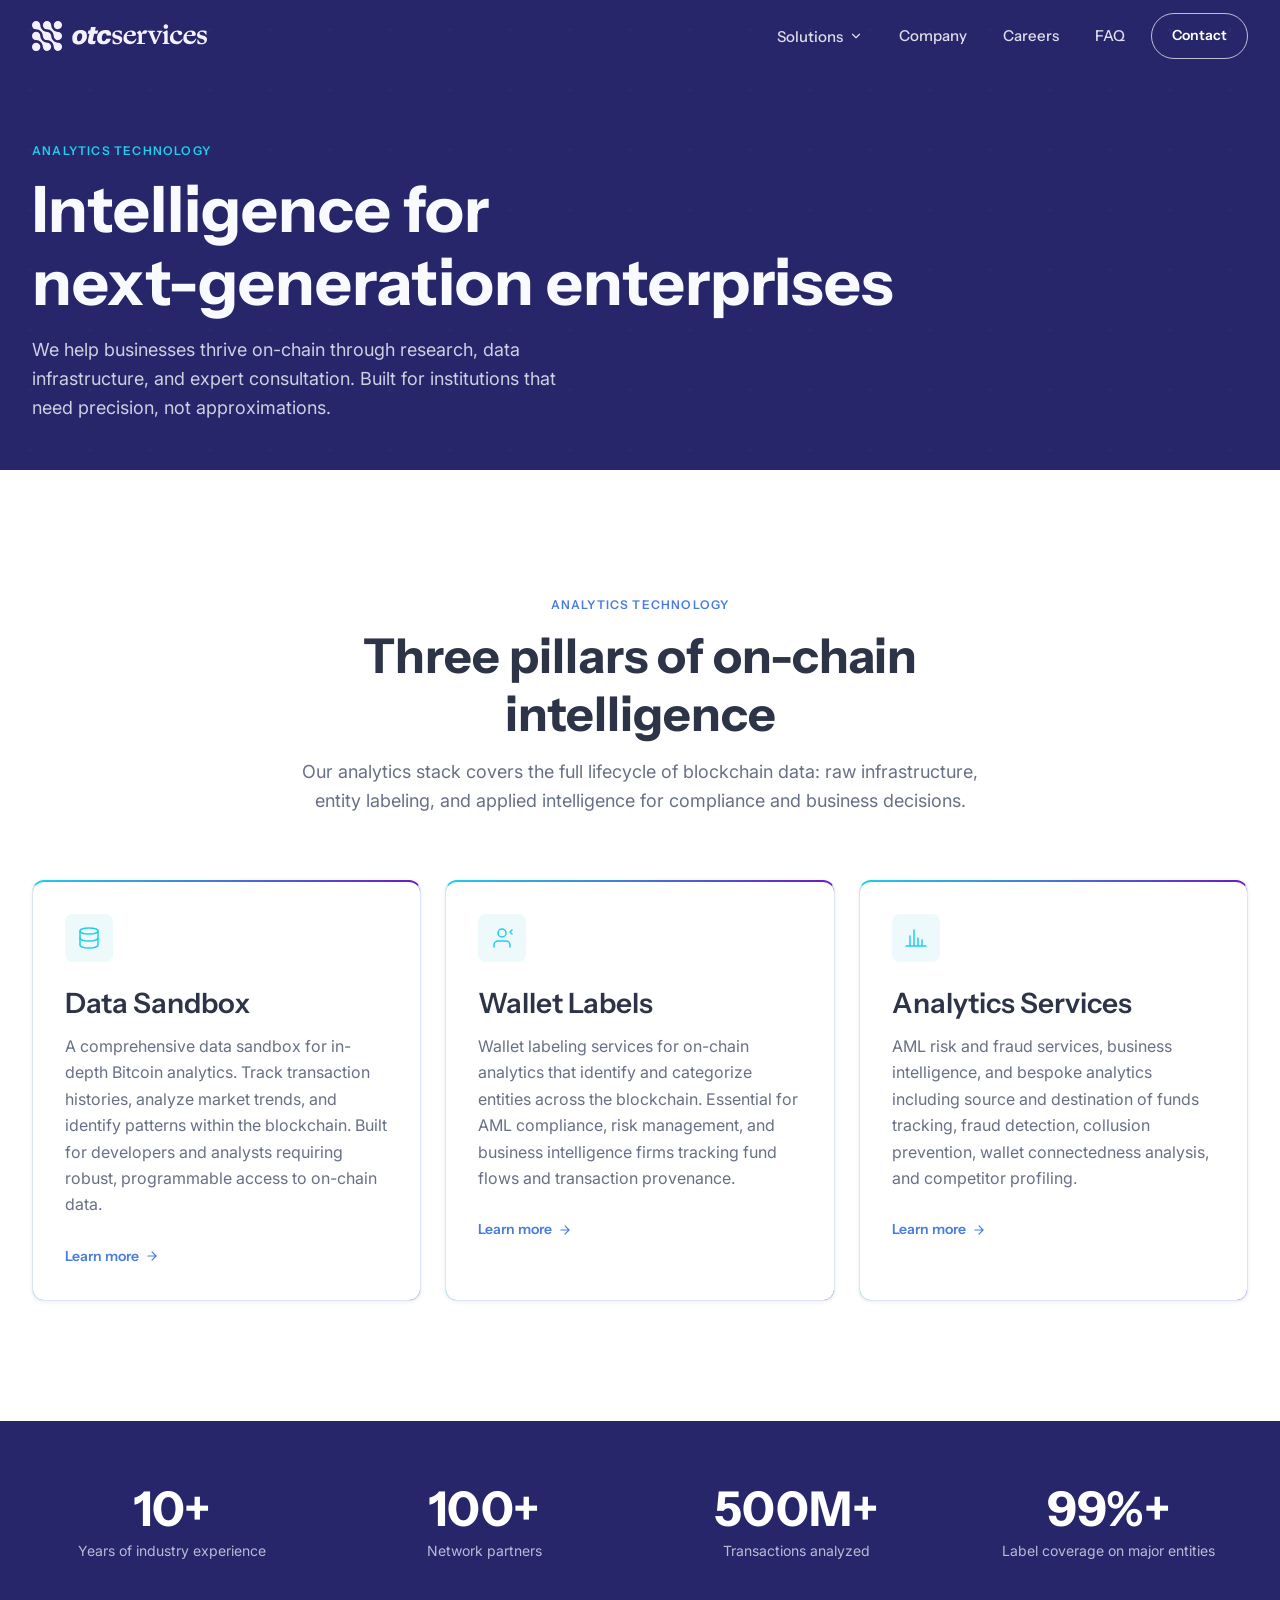
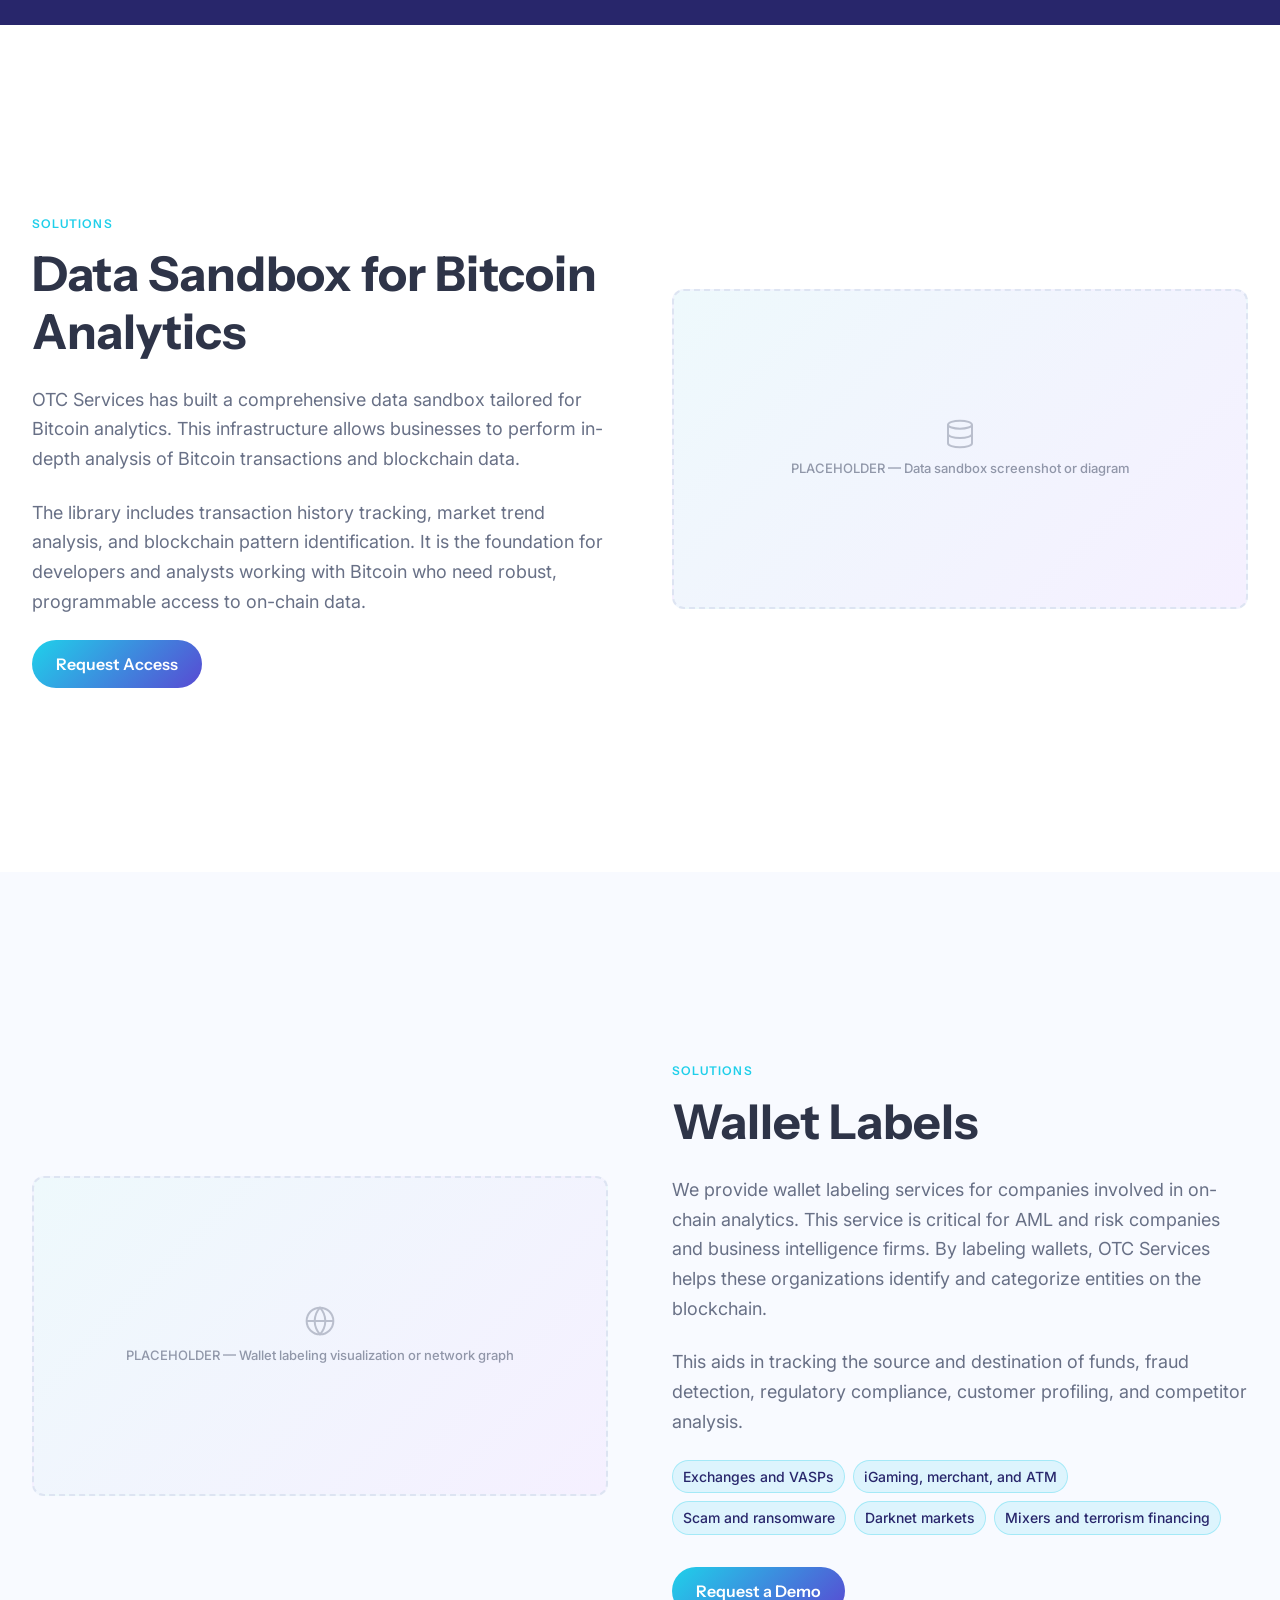
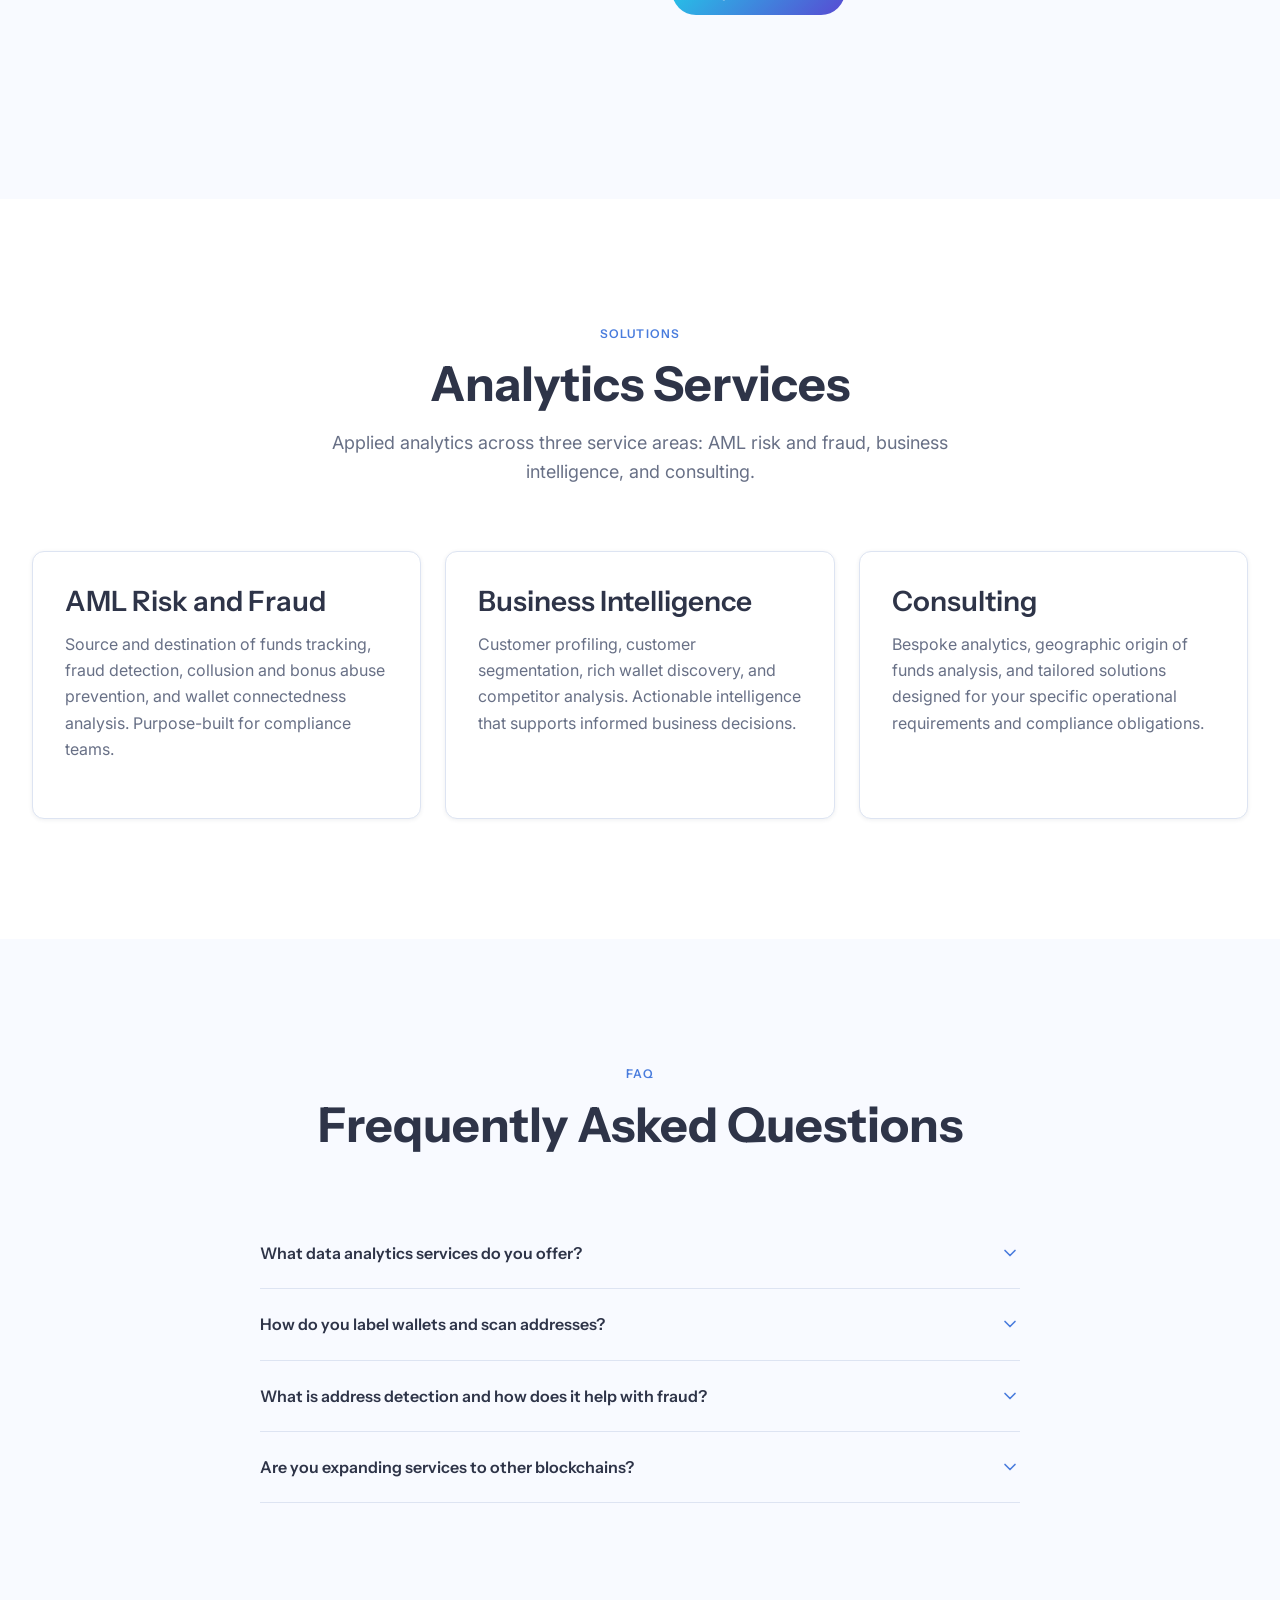
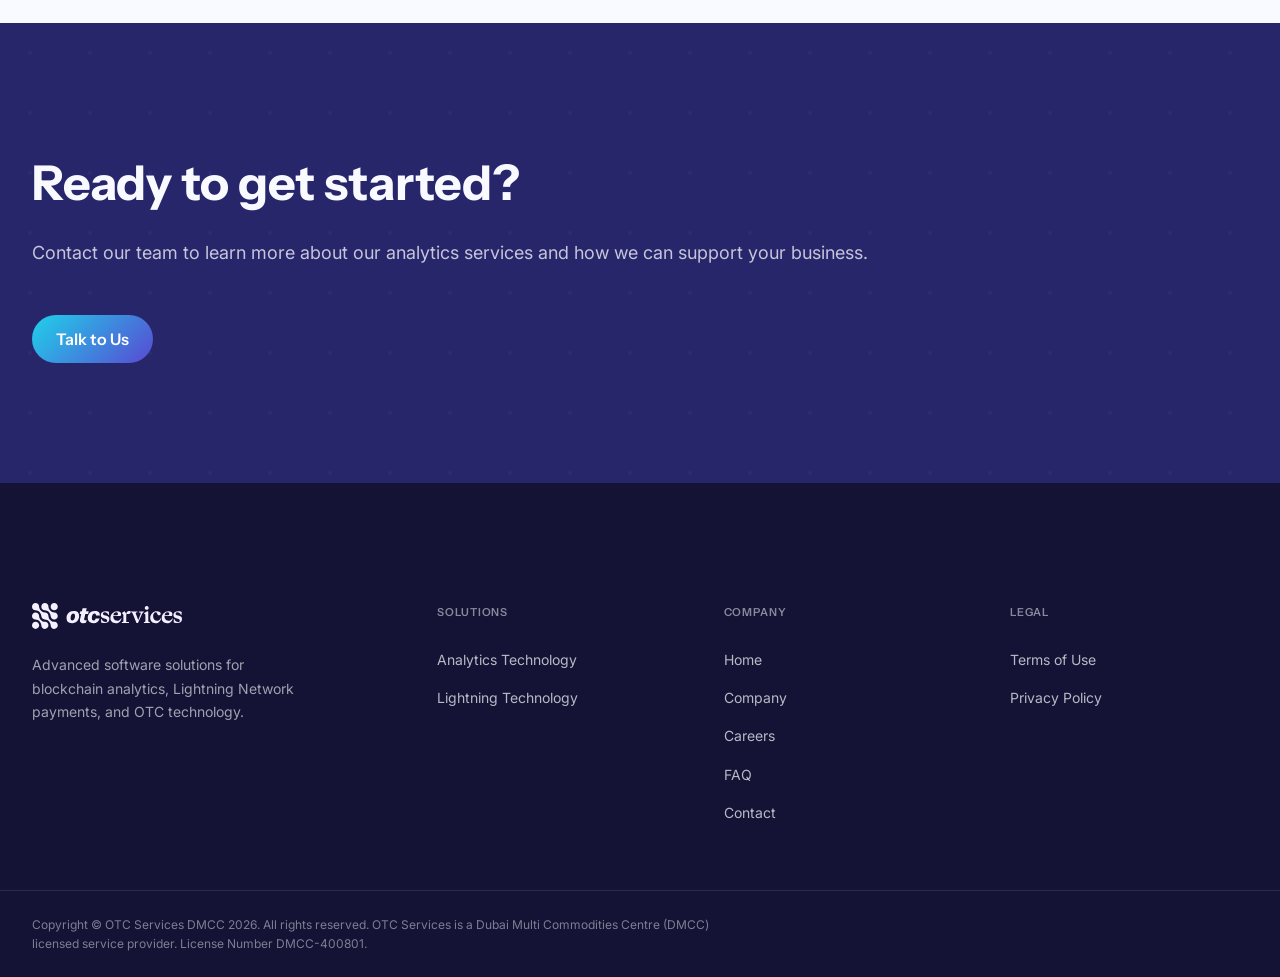
==== analytics.html @ 6bc45e01 "Initial build: full website with DomeGallery, redesigned homepage sections, and all content updates " ====
<!DOCTYPE html>
<html lang="en">
<head>
  <meta charset="UTF-8">
  <meta name="viewport" content="width=device-width, initial-scale=1.0">
  <title>Analytics Technology | OTC Services</title>
  <meta name="description" content="Blockchain data analytics, wallet labeling, and data sandbox tools. OTC Services delivers on-chain intelligence for institutions, AML firms, and OTC operators.">
  <link rel="stylesheet" href="css/main.css?v=21">
</head>
<body>

  <a class="skip-link" href="#main-content">Skip to main content</a>

  <header>
    <nav class="site-nav" aria-label="Main">
      <div class="container">
        <div class="nav-inner">
          <a href="index.html" class="nav-logo" aria-label="OTC Services home">
            <img src="assets/logo-white.svg" alt="OTC Services" width="160" height="28">
          </a>
          <div class="nav-links" role="list">
            <div class="nav-dropdown" role="listitem">
              <button class="nav-dropdown-toggle" aria-haspopup="true" aria-expanded="false">
                Solutions
                <svg xmlns="http://www.w3.org/2000/svg" viewBox="0 0 24 24" fill="none" stroke="currentColor" stroke-width="2" stroke-linecap="round" stroke-linejoin="round" aria-hidden="true"><polyline points="6 9 12 15 18 9"></polyline></svg>
              </button>
              <div class="nav-dropdown-menu">
                <a href="analytics.html">
                  Analytics Technology
                  <span class="nav-item-desc">Blockchain data analytics and wallet labeling</span>
                </a>
                <a href="lightning.html">
                  Lightning Technology
                  <span class="nav-item-desc">LN payment infrastructure for PSPs</span>
                </a>
              </div>
            </div>
                        <a href="company.html" role="listitem">Company</a>
            <a href="careers.html" role="listitem">Careers</a>
            <a href="faq.html" role="listitem">FAQ</a>
          </div>
          <a href="contact.html" class="nav-cta">Contact</a>
          <button class="nav-mobile-toggle" aria-label="Open navigation" aria-expanded="false">
            <span></span><span></span><span></span>
          </button>
        </div>
      </div>
    </nav>
  </header>

  <main id="main-content">

    <!-- Page Hero -->
    <section class="page-hero" id="page-hero-section">
      <div class="container">
        <div class="page-hero-content">
          <span class="overline">Analytics Technology</span>
          <h1>Intelligence for<br>next-generation enterprises</h1>
          <p>We help businesses thrive on-chain through research, data infrastructure, and expert consultation. Built for institutions that need precision, not approximations.</p>
        </div>
      </div>
    </section>

    <!-- Service Overview -->
    <section class="section section-white">
      <div class="container">
        <div class="section-header">
          <span class="overline overline-navy">Analytics Technology</span>
          <h2>Three pillars of on-chain intelligence</h2>
          <p>Our analytics stack covers the full lifecycle of blockchain data: raw infrastructure, entity labeling, and applied intelligence for compliance and business decisions.</p>
        </div>

        <div class="cards-grid cards-3">
          <div class="card card-gradient-top">
            <div class="card-icon">
              <svg xmlns="http://www.w3.org/2000/svg" width="24" height="24" viewBox="0 0 24 24" fill="none" stroke="currentColor" stroke-width="1.5" stroke-linecap="round" stroke-linejoin="round" aria-hidden="true"><ellipse cx="12" cy="5" rx="9" ry="3"/><path d="M3 5v14c0 1.66 4.03 3 9 3s9-1.34 9-3V5"/><path d="M3 12c0 1.66 4.03 3 9 3s9-1.34 9-3"/></svg>
            </div>
            <h3>Data Sandbox</h3>
            <p>A comprehensive data sandbox for in-depth Bitcoin analytics. Track transaction histories, analyze market trends, and identify patterns within the blockchain. Built for developers and analysts requiring robust, programmable access to on-chain data.</p>
            <a href="#data-sandbox" class="card-link">
              Learn more
              <svg xmlns="http://www.w3.org/2000/svg" width="14" height="14" viewBox="0 0 24 24" fill="none" stroke="currentColor" stroke-width="2" stroke-linecap="round" stroke-linejoin="round" aria-hidden="true"><path d="M5 12h14M12 5l7 7-7 7"/></svg>
            </a>
          </div>

          <div class="card card-gradient-top">
            <div class="card-icon">
              <svg xmlns="http://www.w3.org/2000/svg" width="24" height="24" viewBox="0 0 24 24" fill="none" stroke="currentColor" stroke-width="1.5" stroke-linecap="round" stroke-linejoin="round" aria-hidden="true"><path d="M20 21v-2a4 4 0 0 0-4-4H8a4 4 0 0 0-4 4v2"/><circle cx="12" cy="7" r="4"/><path d="M22 8l-2-2 2-2"/></svg>
            </div>
            <h3>Wallet Labels</h3>
            <p>Wallet labeling services for on-chain analytics that identify and categorize entities across the blockchain. Essential for AML compliance, risk management, and business intelligence firms tracking fund flows and transaction provenance.</p>
            <a href="#wallet-labels" class="card-link">
              Learn more
              <svg xmlns="http://www.w3.org/2000/svg" width="14" height="14" viewBox="0 0 24 24" fill="none" stroke="currentColor" stroke-width="2" stroke-linecap="round" stroke-linejoin="round" aria-hidden="true"><path d="M5 12h14M12 5l7 7-7 7"/></svg>
            </a>
          </div>

          <div class="card card-gradient-top">
            <div class="card-icon">
              <svg xmlns="http://www.w3.org/2000/svg" width="24" height="24" viewBox="0 0 24 24" fill="none" stroke="currentColor" stroke-width="1.5" stroke-linecap="round" stroke-linejoin="round" aria-hidden="true"><path d="M2 20h20M6 20V10M10 20V4M14 20v-8M18 20v-6"/></svg>
            </div>
            <h3>Analytics Services</h3>
            <p>AML risk and fraud services, business intelligence, and bespoke analytics including source and destination of funds tracking, fraud detection, collusion prevention, wallet connectedness analysis, and competitor profiling.</p>
            <a href="#analytics-services" class="card-link">
              Learn more
              <svg xmlns="http://www.w3.org/2000/svg" width="14" height="14" viewBox="0 0 24 24" fill="none" stroke="currentColor" stroke-width="2" stroke-linecap="round" stroke-linejoin="round" aria-hidden="true"><path d="M5 12h14M12 5l7 7-7 7"/></svg>
            </a>
          </div>
        </div>
      </div>
    </section>

    <!-- Stats -->
    <section class="stats-bar">
      <div class="container">
        <div class="stats-grid">
          <div class="stat-item">
            <div class="stat-number">10+</div>
            <div class="stat-label">Years of industry experience</div>
          </div>
          <div class="stat-item">
            <!-- PLACEHOLDER: Replace with real stat -->
            <div class="stat-number">100+</div>
            <div class="stat-label">Network partners</div>
          </div>
          <div class="stat-item">
            <!-- PLACEHOLDER: Replace with real stat -->
            <div class="stat-number">500M+</div>
            <div class="stat-label">Transactions analyzed</div>
          </div>
          <div class="stat-item">
            <!-- PLACEHOLDER: Replace with real stat -->
            <div class="stat-number">99%+</div>
            <div class="stat-label">Label coverage on major entities</div>
          </div>
        </div>
      </div>
    </section>

    <!-- Data Sandbox Detail -->
    <section class="section section-white" id="data-sandbox">
      <div class="container">
        <div class="service-detail">
          <div class="service-detail-text">
            <span class="overline">Solutions</span>
            <h2>Data Sandbox for Bitcoin Analytics</h2>
            <p>OTC Services has built a comprehensive data sandbox tailored for Bitcoin analytics. This infrastructure allows businesses to perform in-depth analysis of Bitcoin transactions and blockchain data.</p>
            <p>The library includes transaction history tracking, market trend analysis, and blockchain pattern identification. It is the foundation for developers and analysts working with Bitcoin who need robust, programmable access to on-chain data.</p>
            <a href="contact.html" class="btn btn-primary">Request Access</a>
          </div>
          <div class="service-detail-visual">
            <!-- PLACEHOLDER: Replace with actual product screenshot or UI mockup -->
            <div class="img-placeholder" style="min-height: 320px;">
              <svg xmlns="http://www.w3.org/2000/svg" viewBox="0 0 24 24" fill="none" stroke="currentColor" stroke-width="1.5"><ellipse cx="12" cy="5" rx="9" ry="3"/><path d="M3 5v14c0 1.66 4.03 3 9 3s9-1.34 9-3V5"/><path d="M3 12c0 1.66 4.03 3 9 3s9-1.34 9-3"/></svg>
              <span>PLACEHOLDER — Data sandbox screenshot or diagram</span>
            </div>
          </div>
        </div>
      </div>
    </section>

    <!-- Wallet Labels Detail -->
    <section class="section section-offwhite" id="wallet-labels">
      <div class="container">
        <div class="service-detail reverse">
          <div class="service-detail-text">
            <span class="overline">Solutions</span>
            <h2>Wallet Labels</h2>
            <p>We provide wallet labeling services for companies involved in on-chain analytics. This service is critical for AML and risk companies and business intelligence firms. By labeling wallets, OTC Services helps these organizations identify and categorize entities on the blockchain.</p>
            <p>This aids in tracking the source and destination of funds, fraud detection, regulatory compliance, customer profiling, and competitor analysis.</p>
            <div class="use-cases">
              <span class="badge badge-cyan">Exchanges and VASPs</span>
              <span class="badge badge-cyan">iGaming, merchant, and ATM</span>
              <span class="badge badge-cyan">Scam and ransomware</span>
              <span class="badge badge-cyan">Darknet markets</span>
              <span class="badge badge-cyan">Mixers and terrorism financing</span>
            </div>
            <div style="margin-top: var(--space-6);">
              <a href="contact.html" class="btn btn-primary">Request a Demo</a>
            </div>
          </div>
          <div class="service-detail-visual">
            <!-- PLACEHOLDER: Replace with wallet labeling UI or visualization -->
            <div class="img-placeholder" style="min-height: 320px;">
              <svg xmlns="http://www.w3.org/2000/svg" viewBox="0 0 24 24" fill="none" stroke="currentColor" stroke-width="1.5"><circle cx="12" cy="12" r="10"/><path d="M12 2a15.3 15.3 0 0 1 4 10 15.3 15.3 0 0 1-4 10 15.3 15.3 0 0 1-4-10 15.3 15.3 0 0 1 4-10z"/><line x1="2" y1="12" x2="22" y2="12"/></svg>
              <span>PLACEHOLDER — Wallet labeling visualization or network graph</span>
            </div>
          </div>
        </div>
      </div>
    </section>

    <!-- Analytics Services Detail -->
    <section class="section section-white" id="analytics-services">
      <div class="container">
        <div class="section-header">
          <span class="overline overline-navy">Solutions</span>
          <h2>Analytics Services</h2>
          <p>Applied analytics across three service areas: AML risk and fraud, business intelligence, and consulting.</p>
        </div>

        <div class="cards-grid cards-3">
          <div class="card">
            <h3>AML Risk and Fraud</h3>
            <p>Source and destination of funds tracking, fraud detection, collusion and bonus abuse prevention, and wallet connectedness analysis. Purpose-built for compliance teams.</p>
          </div>
          <div class="card">
            <h3>Business Intelligence</h3>
            <p>Customer profiling, customer segmentation, rich wallet discovery, and competitor analysis. Actionable intelligence that supports informed business decisions.</p>
          </div>
          <div class="card">
            <h3>Consulting</h3>
            <p>Bespoke analytics, geographic origin of funds analysis, and tailored solutions designed for your specific operational requirements and compliance obligations.</p>
          </div>
        </div>
      </div>
    </section>

    <!-- FAQ -->
    <section class="section section-offwhite">
      <div class="container">
        <div class="section-header">
          <span class="overline overline-navy">FAQ</span>
          <h2>Frequently Asked Questions</h2>
        </div>

        <div class="faq-list">
          <div class="faq-item">
            <button class="faq-trigger" aria-expanded="false">
              <span class="faq-trigger-text">What data analytics services do you offer?</span>
              <svg class="faq-icon" xmlns="http://www.w3.org/2000/svg" viewBox="0 0 24 24" fill="none" stroke="currentColor" stroke-width="2" stroke-linecap="round" stroke-linejoin="round" aria-hidden="true"><polyline points="6 9 12 15 18 9"></polyline></svg>
            </button>
            <div class="faq-body">
              <p>We offer a range of data analytics services focused on blockchain technology, particularly the Bitcoin network. Our services include labeling wallets, scanning addresses to identify connections, tracing funds across the Bitcoin blockchain, and performing fraud detection for our partners.</p>
            </div>
          </div>

          <div class="faq-item">
            <button class="faq-trigger" aria-expanded="false">
              <span class="faq-trigger-text">How do you label wallets and scan addresses?</span>
              <svg class="faq-icon" xmlns="http://www.w3.org/2000/svg" viewBox="0 0 24 24" fill="none" stroke="currentColor" stroke-width="2" stroke-linecap="round" stroke-linejoin="round" aria-hidden="true"><polyline points="6 9 12 15 18 9"></polyline></svg>
            </button>
            <div class="faq-body">
              <p>We use advanced algorithms and analytical tools to label wallets and scan addresses on the Bitcoin blockchain. This identifies connections between addresses, traces the flow of funds, and detects suspicious activity. By mapping these connections, we provide valuable insights into relationships between different entities on-chain.</p>
            </div>
          </div>

          <div class="faq-item">
            <button class="faq-trigger" aria-expanded="false">
              <span class="faq-trigger-text">What is address detection and how does it help with fraud?</span>
              <svg class="faq-icon" xmlns="http://www.w3.org/2000/svg" viewBox="0 0 24 24" fill="none" stroke="currentColor" stroke-width="2" stroke-linecap="round" stroke-linejoin="round" aria-hidden="true"><polyline points="6 9 12 15 18 9"></polyline></svg>
            </button>
            <div class="faq-body">
              <p>Address detection involves analyzing the blockchain to determine if different wallet addresses are connected, directly or indirectly. This is critical for identifying patterns of fraudulent activity such as money laundering or unauthorized transactions. Our fraud detection services help partners safeguard assets and maintain transaction integrity by identifying risks early.</p>
            </div>
          </div>

          <div class="faq-item">
            <button class="faq-trigger" aria-expanded="false">
              <span class="faq-trigger-text">Are you expanding services to other blockchains?</span>
              <svg class="faq-icon" xmlns="http://www.w3.org/2000/svg" viewBox="0 0 24 24" fill="none" stroke="currentColor" stroke-width="2" stroke-linecap="round" stroke-linejoin="round" aria-hidden="true"><polyline points="6 9 12 15 18 9"></polyline></svg>
            </button>
            <div class="faq-body">
              <p>Yes. We are actively developing technology to expand services across additional blockchains. As the blockchain ecosystem evolves, we aim to provide comprehensive analytics and fraud detection across multiple networks, ensuring our partners have the tools to navigate a multi-chain environment.</p>
            </div>
          </div>
        </div>
      </div>
    </section>

    <!-- CTA -->
    <section class="cta-section">
      <div class="container">
        <h2>Ready to get started?</h2>
        <p>Contact our team to learn more about our analytics services and how we can support your business.</p>
        <a href="contact.html" class="btn btn-primary">Talk to Us</a>
      </div>
    </section>

  </main>

  <footer class="site-footer">
    <div class="container">
      <div class="footer-grid">
        <div class="footer-brand">
          <a href="index.html"><img src="assets/logo-white.svg" alt="OTC Services" width="150" height="26"></a>
          <p>Advanced software solutions for blockchain analytics, Lightning Network payments, and OTC technology.</p>
        </div>
                <nav class="footer-col" aria-label="Solutions links">
          <h4>Solutions</h4>
          <ul>
            <li><a href="analytics.html">Analytics Technology</a></li>
            <li><a href="lightning.html">Lightning Technology</a></li>
          </ul>
        </nav>

        <nav class="footer-col" aria-label="Company links">
          <h4>Company</h4>
          <ul>
            <li><a href="index.html">Home</a></li>
            <li><a href="company.html">Company</a></li>
            <li><a href="careers.html">Careers</a></li>
            <li><a href="faq.html">FAQ</a></li>
            <li><a href="contact.html">Contact</a></li>
          </ul>
        </nav>

        <nav class="footer-col" aria-label="Legal links">
          <h4>Legal</h4>
          <ul>
            <li><a href="terms.html">Terms of Use</a></li>
            <li><a href="privacy.html">Privacy Policy</a></li>
          </ul>
        </nav>
</div>
    </div>
      <div class="footer-bottom">
      <div class="container">
        <p class="footer-legal">Copyright &copy; OTC Services DMCC 2026. All rights reserved. OTC Services is a Dubai Multi Commodities Centre (DMCC) licensed service provider. License Number DMCC-400801.</p>
      </div>
    </div>
  </footer>

  <script src="js/main.js"></script>
</body>
</html>
---- css/main.css ----
/* ============================================================
   OTC Services DMCC — Shared Stylesheet
   Design System v1.0
   ============================================================ */

@import url('https://fonts.googleapis.com/css2?family=Instrument+Sans:wght@400;500;600;700&family=Inter:wght@300;400;500;600;700&display=swap');

/* ---- CSS Variables ---- */
:root {
  /* Brand */
  --color-navy: #28266B;
  --color-cyan: #20CFEA;
  --color-purple: #6D18C9;
  --color-blue: #497CDD;
  --gradient-brand: linear-gradient(90deg, #20CFEA, #6D18C9);
  --gradient-dark: linear-gradient(135deg, #28266B, #1a1740);

  /* Text */
  --color-text: #2E3448;
  --color-text-secondary: #687086;

  /* Backgrounds */
  --color-bg: #F8FAFF;
  --color-bg-blue: #EEF9FC;
  --color-bg-lavender: #F5F0FF;
  --color-border: #DDE4F2;
  --color-surface: #FFFFFF;

  /* Dark */
  --color-midnight: #141336;
  --color-dark-bg: #0A0A0A;
  --color-dark-surface: #1A1F2E;
  --color-dark-border: #2A3045;
  --color-dark-text: #F8FAFF;
  --color-dark-text-secondary: #9BA3AF;

  /* Semantic */
  --color-success: #16A34A;
  --color-success-light: #DCFCE7;
  --color-success-border: #BBF7D0;
  --color-warning: #D97706;
  --color-warning-light: #FEF9C3;
  --color-warning-border: #FDE68A;
  --color-error: #DC2626;
  --color-error-light: #FEE2E2;
  --color-error-border: #FECACA;
  --color-disabled-bg: #F1F5F9;
  --color-disabled-border: #DDE4F2;
  --color-disabled-text: #94A3B8;

  /* Typography */
  --font-primary: 'Instrument Sans', sans-serif;
  --font-alt: 'Inter', sans-serif;

  /* Type Scale */
  --text-display: 80px;
  --text-h1: 64px;
  --text-h2: 48px;
  --text-h3: 1.75rem;
  --text-h4: 1.375rem;
  --text-body-lg: 1.125rem;
  --text-body: 1rem;
  --text-sm: 0.875rem;
  --text-label: 14px;
  --text-overline: 0.75rem;

  /* Weights */
  --weight-regular: 400;
  --weight-medium: 500;
  --weight-semibold: 600;
  --weight-bold: 700;

  /* Radius */
  --radius-sm: 4px;
  --radius-md: 8px;
  --radius-lg: 12px;
  --radius-xl: 16px;
  --radius-2xl: 24px;
  --radius-full: 9999px;

  /* Shadows */
  --shadow-xs: 0 1px 2px rgba(44,51,72,0.05);
  --shadow-sm: 0 1px 4px rgba(44,51,72,0.08);
  --shadow-md: 0 4px 12px rgba(44,51,72,0.10);
  --shadow-lg: 0 8px 24px rgba(44,51,72,0.12);
  --shadow-xl: 0 16px 48px rgba(44,51,72,0.14);

  /* Spacing */
  --space-1: 4px;
  --space-2: 8px;
  --space-3: 12px;
  --space-4: 16px;
  --space-5: 24px;
  --space-6: 32px;
  --space-8: 48px;
  --space-10: 64px;
  --space-12: 120px;
  --space-16: 128px;
}

/* ---- Reset & Base ---- */
*, *::before, *::after {
  box-sizing: border-box;
  margin: 0;
  padding: 0;
}

html {
  scroll-behavior: smooth;
  font-size: 16px;
}

body {
  font-family: var(--font-alt);
  font-size: var(--text-body);
  line-height: 1.65;
  color: var(--color-text);
  background: var(--color-bg);
  -webkit-font-smoothing: antialiased;
  position: relative;
}

/* ---- Galaxy background ---- */
#galaxy-bg {
  position: absolute;
  top: 0;
  left: 0;
  width: 100%;
  z-index: 0;
  pointer-events: none;
  overflow: hidden;
  background: #000000;
}


img, svg { display: block; max-width: 100%; }
a { color: inherit; text-decoration: none; }
ul, ol { list-style: none; }
button { font-family: inherit; cursor: pointer; border: none; background: none; }
input, textarea, select { font-family: inherit; font-size: inherit; }

/* Remove browser focus ring globally for line-based form inputs */
.form-line-input:focus,
.form-line-input:focus-visible,
.form-line-input:focus-within,
.form-line-textarea:focus,
.form-line-textarea:focus-visible {
  outline: 0 !important;
  outline-offset: 0 !important;
  -webkit-box-shadow: none !important;
  box-shadow: none !important;
  border-top: none !important;
  border-left: none !important;
  border-right: none !important;
}

/* ---- Skip Link ---- */
.skip-link {
  position: absolute;
  top: -100%;
  left: 0;
  padding: 8px 16px;
  background: var(--color-navy);
  color: white;
  font-size: 14px;
  z-index: 9999;
  border-radius: 0 0 var(--radius-md) 0;
}
.skip-link:focus { top: 0; }

/* ---- Container ---- */
.container {
  width: 100%;
  max-width: 1280px;
  margin: 0 auto;
  padding: 0 var(--space-6);
}

/* ---- Navigation ---- */
header {
  position: sticky;
  top: 0;
  z-index: 100;
}

.site-nav {
  background: transparent;
  height: 72px;
  transition: background 0.3s ease, box-shadow 0.3s ease;
}

.site-nav.scrolled {
  background: #ffffff;
  box-shadow: 0 1px 24px rgba(0,0,0,0.08);
}

/* Dark link colors when nav has white background */
.site-nav.scrolled .nav-links a {
  color: var(--color-text);
}

.site-nav.scrolled .nav-links a:hover {
  color: var(--color-navy);
  background: rgba(40,38,107,0.06);
}

.site-nav.scrolled .nav-dropdown-toggle {
  color: var(--color-text);
}

.site-nav.scrolled .nav-dropdown-toggle:hover {
  color: var(--color-navy);
  background: rgba(40,38,107,0.06);
}

.site-nav.scrolled .nav-dropdown-menu {
  background: #ffffff;
  border-color: var(--color-border);
  box-shadow: 0 8px 32px rgba(0,0,0,0.10);
}

.site-nav.scrolled .nav-dropdown-menu a {
  color: var(--color-text);
}

.site-nav.scrolled .nav-dropdown-menu a:hover {
  background: var(--color-bg);
  color: var(--color-navy);
}

.site-nav.scrolled .nav-dropdown-menu .nav-item-desc {
  color: var(--color-text-secondary);
}

.nav-inner {
  display: flex;
  align-items: center;
  height: 72px;
}

.nav-logo {
  display: flex;
  align-items: center;
  flex-shrink: 0;
}

.nav-logo img { height: 30px; width: auto; }

.nav-links {
  display: flex;
  align-items: center;
  gap: var(--space-2);
  margin-left: auto;
}

.nav-links a {
  color: rgba(255,255,255,0.85);
  font-family: var(--font-primary);
  font-size: 15px;
  font-weight: 500;
  padding: 8px 14px;
  border-radius: var(--radius-md);
  transition: color 0.2s, background 0.2s;
}

.nav-links a:hover { color: #fff; background: rgba(255,255,255,0.08); }
/* active link — same as regular links, no highlight */

/* Dropdown */
.nav-dropdown {
  position: relative;
}

.nav-dropdown-toggle {
  display: flex;
  align-items: center;
  gap: 6px;
  color: rgba(255,255,255,0.85);
  font-family: var(--font-primary);
  font-size: 15px;
  font-weight: 500;
  padding: 8px 14px;
  border-radius: var(--radius-md);
  cursor: pointer;
  background: none;
  transition: color 0.2s, background 0.2s;
}

.nav-dropdown-toggle:hover { color: #fff; background: rgba(255,255,255,0.08); }

.nav-dropdown-toggle svg {
  width: 14px;
  height: 14px;
  transition: transform 0.2s;
  flex-shrink: 0;
}

.nav-dropdown:hover .nav-dropdown-toggle svg { transform: rotate(180deg); }

.nav-dropdown-menu {
  position: absolute;
  top: calc(100% + 8px);
  left: 0;
  background: #1A1F2E;
  border: 1px solid var(--color-dark-border);
  border-radius: var(--radius-lg);
  padding: var(--space-3);
  min-width: 260px;
  box-shadow: var(--shadow-xl);
  opacity: 0;
  visibility: hidden;
  transform: translateY(-8px);
  transition: opacity 0.2s, transform 0.2s, visibility 0.2s;
}

.nav-dropdown:hover .nav-dropdown-menu,
.nav-dropdown:focus-within .nav-dropdown-menu {
  opacity: 1;
  visibility: visible;
  transform: translateY(0);
}

.nav-dropdown-menu a {
  display: block;
  padding: 12px 14px;
  border-radius: var(--radius-md);
  color: var(--color-dark-text);
  font-size: 14px;
  font-weight: 500;
  transition: background 0.15s;
}

.nav-dropdown-menu a:hover { background: rgba(255,255,255,0.07); }

.nav-dropdown-menu .nav-item-desc {
  display: block;
  font-size: 12px;
  font-weight: 400;
  color: var(--color-dark-text-secondary);
  margin-top: 2px;
}

.nav-cta {
  display: inline-flex;
  align-items: center;
  padding: 10px 20px;
  background: transparent;
  color: #ffffff;
  border: 0.5px solid rgba(255,255,255,0.7);
  font-family: var(--font-primary);
  font-size: 14px;
  font-weight: 600;
  border-radius: 9999px;
  transition: background 0.2s, border-color 0.2s;
  margin-left: var(--space-3);
}

.nav-cta:hover {
  background: rgba(255,255,255,0.1);
  border-color: rgba(255,255,255,1);
}

/* Scrolled state — primary gradient on white nav */
.site-nav.scrolled .nav-cta {
  background: linear-gradient(135deg, #20CFEA 1.54%, #5552D4 93.87%);
  color: #ffffff;
  border-color: transparent;
}

.site-nav.scrolled .nav-cta:hover {
  background: linear-gradient(135deg, #20CFEA 1.54%, #3C8EDF 93.87%);
  border-color: transparent;
}

/* Mobile toggle */
.nav-mobile-toggle {
  display: none;
  flex-direction: column;
  gap: 5px;
  padding: 8px;
  cursor: pointer;
  background: none;
  border: none;
}

.nav-mobile-toggle span {
  display: block;
  width: 22px;
  height: 2px;
  background: white;
  border-radius: 2px;
  transition: transform 0.3s, opacity 0.3s;
}

/* ---- Buttons ---- */
.btn {
  display: inline-flex;
  align-items: center;
  gap: 10px;
  padding: 16px 24px;
  height: 48px;
  border-radius: 9999px;
  font-family: var(--font-primary);
  font-size: 16px;
  font-weight: 600;
  line-height: 1;
  cursor: pointer;
  white-space: nowrap;
  transition: all 0.2s;
  border: none;
  text-decoration: none;
}

.btn:focus-visible {
  outline: 2px solid var(--color-cyan);
  outline-offset: 3px;
}

/* ---- Talk to Us animated button ---- */
.btn-talk {
  --duration: 7s;
  --easing: linear;
  --c-color-1: rgba(32, 207, 234, 0.75);
  --c-color-2: #6D18C9;
  --c-color-3: #20CFEA;
  --c-color-4: rgba(109, 24, 201, 0.7);
  --c-shadow: rgba(32, 207, 234, 0.45);
  --c-shadow-inset-top: rgba(32, 207, 234, 0.85);
  --c-shadow-inset-bottom: rgba(200, 230, 255, 0.75);
  --c-radial-inner: #2d2a7e;
  --c-radial-outer: #1a1650;
  --c-color: #fff;
  -webkit-tap-highlight-color: transparent;
  outline: none;
  position: relative;
  cursor: pointer;
  border: none;
  display: inline-table;
  border-radius: 4px;
  padding: 0;
  margin: 0;
  text-align: center;
  font-family: var(--font-primary);
  font-weight: 600;
  font-size: 16px;
  letter-spacing: 0.02em;
  line-height: 1.5;
  color: var(--c-color);
  text-decoration: none;
  background: radial-gradient(circle, var(--c-radial-inner), var(--c-radial-outer) 80%);
  box-shadow: 0 0 14px var(--c-shadow);
}

.btn-talk::before {
  content: "";
  pointer-events: none;
  position: absolute;
  z-index: 3;
  left: 0; top: 0; right: 0; bottom: 0;
  border-radius: 4px;
  box-shadow:
    inset 0 3px 12px var(--c-shadow-inset-top),
    inset 0 -3px 4px var(--c-shadow-inset-bottom);
}

.btn-talk .wrapper {
  -webkit-mask-image: -webkit-radial-gradient(white, black);
  overflow: hidden;
  border-radius: 4px;
  min-width: 132px;
  padding: 14px 24px;
}

.btn-talk .wrapper span {
  display: inline-block;
  position: relative;
  z-index: 1;
}

.btn-talk:hover { --duration: 1400ms; }

.btn-talk .wrapper .circle {
  position: absolute;
  left: 0; top: 0;
  width: 40px; height: 40px;
  border-radius: 50%;
  filter: blur(var(--blur, 8px));
  background: var(--background, transparent);
  transform: translate(var(--x, 0), var(--y, 0)) translateZ(0);
  animation: var(--animation, none) var(--duration) var(--easing) infinite;
}

.btn-talk .wrapper .circle.circle-1,
.btn-talk .wrapper .circle.circle-9,
.btn-talk .wrapper .circle.circle-10 { --background: var(--c-color-4); }

.btn-talk .wrapper .circle.circle-3,
.btn-talk .wrapper .circle.circle-4  { --background: var(--c-color-2); --blur: 14px; }

.btn-talk .wrapper .circle.circle-5,
.btn-talk .wrapper .circle.circle-6  { --background: var(--c-color-3); --blur: 16px; }

.btn-talk .wrapper .circle.circle-2,
.btn-talk .wrapper .circle.circle-7,
.btn-talk .wrapper .circle.circle-8,
.btn-talk .wrapper .circle.circle-11,
.btn-talk .wrapper .circle.circle-12 { --background: var(--c-color-1); --blur: 12px; }

.btn-talk .wrapper .circle.circle-1  { --x:   0; --y: -40px; --animation: circle-1; }
.btn-talk .wrapper .circle.circle-2  { --x:  92px; --y: 8px;  --animation: circle-2; }
.btn-talk .wrapper .circle.circle-3  { --x: -12px; --y: -12px; --animation: circle-3; }
.btn-talk .wrapper .circle.circle-4  { --x:  80px; --y: -12px; --animation: circle-4; }
.btn-talk .wrapper .circle.circle-5  { --x:  12px; --y: -4px;  --animation: circle-5; }
.btn-talk .wrapper .circle.circle-6  { --x:  56px; --y: 16px;  --animation: circle-6; }
.btn-talk .wrapper .circle.circle-7  { --x:   8px; --y: 28px;  --animation: circle-7; }
.btn-talk .wrapper .circle.circle-8  { --x:  28px; --y: -4px;  --animation: circle-8; }
.btn-talk .wrapper .circle.circle-9  { --x:  20px; --y: -12px; --animation: circle-9; }
.btn-talk .wrapper .circle.circle-10 { --x:  64px; --y: 16px;  --animation: circle-10; }
.btn-talk .wrapper .circle.circle-11 { --x:   4px; --y: 4px;   --animation: circle-11; }
.btn-talk .wrapper .circle.circle-12 { --blur: 14px; --x: 52px; --y: 4px; --animation: circle-12; }

@keyframes circle-1  { 33% { transform: translate(0px,16px) translateZ(0); }   66% { transform: translate(12px,64px) translateZ(0); } }
@keyframes circle-2  { 33% { transform: translate(80px,-10px) translateZ(0); }  66% { transform: translate(72px,-48px) translateZ(0); } }
@keyframes circle-3  { 33% { transform: translate(20px,12px) translateZ(0); }   66% { transform: translate(12px,4px) translateZ(0); } }
@keyframes circle-4  { 33% { transform: translate(76px,-12px) translateZ(0); }  66% { transform: translate(112px,-8px) translateZ(0); } }
@keyframes circle-5  { 33% { transform: translate(84px,28px) translateZ(0); }   66% { transform: translate(40px,-32px) translateZ(0); } }
@keyframes circle-6  { 33% { transform: translate(28px,-16px) translateZ(0); }  66% { transform: translate(76px,-56px) translateZ(0); } }
@keyframes circle-7  { 33% { transform: translate(8px,28px) translateZ(0); }    66% { transform: translate(20px,-60px) translateZ(0); } }
@keyframes circle-8  { 33% { transform: translate(32px,-4px) translateZ(0); }   66% { transform: translate(56px,-20px) translateZ(0); } }
@keyframes circle-9  { 33% { transform: translate(20px,-12px) translateZ(0); }  66% { transform: translate(80px,-8px) translateZ(0); } }
@keyframes circle-10 { 33% { transform: translate(68px,20px) translateZ(0); }   66% { transform: translate(100px,28px) translateZ(0); } }
@keyframes circle-11 { 33% { transform: translate(4px,4px) translateZ(0); }     66% { transform: translate(68px,20px) translateZ(0); } }
@keyframes circle-12 { 33% { transform: translate(56px,0px) translateZ(0); }    66% { transform: translate(60px,-32px) translateZ(0); } }

.btn-primary {
  background: linear-gradient(135deg, #20CFEA 1.54%, #5552D4 93.87%);
  color: #FFFFFF;
  border: none;
  border-radius: 9999px;
  transition: background 0.2s;
}

.btn-primary:hover {
  background: linear-gradient(135deg, #20CFEA 1.54%, #3C8EDF 93.87%);
}

.btn-secondary {
  background: transparent;
  color: var(--color-purple);
  border: 1.5px solid var(--color-purple);
}

.btn-secondary:hover {
  background: var(--color-bg-lavender);
}

.btn-secondary-dark {
  background: transparent;
  color: #FFFFFF;
  border: 0.5px solid #FFFFFF;
}

.btn-secondary-dark:hover { background: rgba(255,255,255,0.1); }
.btn-secondary-dark:focus-visible { outline-color: #fff; }

.btn-sm {
  padding: 10px 18px;
  height: 40px;
  font-size: 14px;
}

/* ---- Overline ---- */
.overline {
  display: inline-block;
  font-family: var(--font-primary);
  font-size: var(--text-overline);
  font-weight: 600;
  letter-spacing: 0.1em;
  text-transform: uppercase;
  color: var(--color-cyan);
  margin-bottom: var(--space-3);
}

.overline-navy {
  color: var(--color-blue);
}

/* ---- Section layouts ---- */
.section { padding: var(--space-12) 0; }
.section-sm { padding: var(--space-8) 0; }
.section-lg { padding: var(--space-16) 0; }

.section-white { background: var(--color-surface); }
.section-offwhite { background: var(--color-bg); }
.section-blue { background: var(--color-bg-blue); }
.section-navy-dark { background: #12103a; }
.section-lavender { background: var(--color-bg-lavender); }
.section-navy { background: var(--color-navy); }
.section-dark { background: var(--color-dark-bg); }

.section-header {
  text-align: center;
  max-width: 680px;
  margin: 0 auto var(--space-10);
}

.section-header h2 {
  font-family: var(--font-primary);
  font-size: var(--text-h2);
  font-weight: 700;
  color: var(--color-text);
  line-height: 1.2;
  margin-bottom: var(--space-4);
}

.section-header p {
  font-size: var(--text-body-lg);
  color: var(--color-text-secondary);
  line-height: 1.6;
}

.section-header.dark h2 { color: var(--color-dark-text); }
.section-header.dark p { color: var(--color-dark-text-secondary); }

/* ---- Hero ---- */
.hero {
  background: transparent;
  padding: var(--space-16) 0 var(--space-12);
  position: relative;
  overflow: visible;
}

.hero::after {
  content: '';
  position: absolute;
  inset: 0;
  background: radial-gradient(ellipse at center, rgba(6,6,15,0.45) 0%, transparent 75%);
  pointer-events: none;
  z-index: 0;
}

.hero-content {
  position: relative;
  z-index: 1;
  text-align: center;
  margin: 0 auto;
}

.hero h1 {
  font-family: var(--font-primary);
  font-size: clamp(40px, 5.5vw, 80px);
  font-weight: 700;
  color: #ffffff;
  line-height: 1.1;
  margin-bottom: var(--space-5);
  text-shadow: 0 2px 24px rgba(6,6,15,0.6);
  white-space: nowrap;
}

.hero h1 .gradient-text {
  background: none;
  -webkit-text-fill-color: #ffffff;
  color: #ffffff;
}

.hero-sub {
  font-size: var(--text-body-lg);
  color: rgba(248, 250, 255, 0.9);
  line-height: 1.65;
  margin-bottom: var(--space-8);
  text-shadow: 0 1px 12px rgba(6,6,15,0.7);
  max-width: 680px;
  margin-left: auto;
  margin-right: auto;
}

.hero-actions {
  display: flex;
  align-items: center;
  justify-content: center;
  gap: var(--space-4);
  flex-wrap: wrap;
}

/* ---- Page Hero (inner pages) ---- */
.page-hero {
  background: var(--color-navy);
  padding: calc(72px + var(--space-10)) 0 var(--space-8);
  margin-top: -72px; /* slide behind the sticky nav so dark bg shows through */
  position: relative;
  overflow: hidden;
}

.page-hero::before {
  content: '';
  position: absolute;
  inset: 0;
  background: url("data:image/svg+xml,%3Csvg width='60' height='60' viewBox='0 0 60 60' xmlns='http://www.w3.org/2000/svg'%3E%3Cg fill='none' fill-rule='evenodd'%3E%3Cg fill='%2320CFEA' fill-opacity='0.04'%3E%3Ccircle cx='30' cy='30' r='2'/%3E%3C/g%3E%3C/g%3E%3C/svg%3E");
  pointer-events: none;
}

.page-hero-content { position: relative; z-index: 1; }

.page-hero h1 {
  font-family: var(--font-primary);
  font-size: var(--text-h1);
  font-weight: 700;
  color: var(--color-dark-text);
  line-height: 1.15;
  margin-bottom: var(--space-4);
}

.page-hero p {
  font-size: var(--text-body-lg);
  color: rgba(248,250,255,0.8);
  max-width: 560px;
  line-height: 1.6;
}

/* ---- Cards ---- */
.cards-grid {
  display: grid;
  gap: var(--space-5);
}

.cards-3 { grid-template-columns: repeat(3, 1fr); }

/* ---- Gradient H2 ---- */
.gradient-h2 {
  background: var(--gradient-brand);
  -webkit-background-clip: text;
  -webkit-text-fill-color: transparent;
  background-clip: text;
}

.section-header h2.gradient-h2 {
  font-size: var(--text-h2);
}

/* ---- Services split layout ---- */
.services-split {
  display: grid;
  grid-template-columns: 1fr 1fr;
  gap: var(--space-12);
  align-items: center;
  margin-top: var(--space-10);
}

.services-visual {
  border-radius: var(--radius-xl);
  overflow: hidden;
}

.services-product-img {
  width: 100%;
  height: auto;
  display: block;
}

.services-list {
  display: flex;
  flex-direction: column;
}

.service-item {
  padding: var(--space-6) 0;
  border-bottom: 1px solid var(--color-border);
}

.service-item:first-child { padding-top: 0; }
.service-item:last-child  { border-bottom: none; padding-bottom: 0; }

/* Slide-in animation */
.service-item.will-animate {
  opacity: 0;
  transform: translateX(48px);
  transition: opacity 0.6s cubic-bezier(0.22, 1, 0.36, 1),
              transform 0.6s cubic-bezier(0.22, 1, 0.36, 1);
}
.service-item.is-visible {
  opacity: 1;
  transform: translateX(0);
}

.service-item h3 {
  font-size: var(--text-h3);
  font-weight: 700;
  color: var(--color-text);
  margin-bottom: 4px;
}

.service-item p {
  font-size: var(--text-body);
  color: var(--color-text-secondary);
  line-height: 1.65;
  margin-bottom: var(--space-3);
}
.cards-2 { grid-template-columns: repeat(2, 1fr); }
.cards-4 { grid-template-columns: repeat(4, 1fr); }

/* ---- Dark services split (icon left / list right) ---- */

.services-split--dark {
  align-items: start;
}

.services-visual--icon {
  overflow: visible;
  background: none;
  border-radius: 0;
  padding: 0;
}

.services-visual--icon img {
  width: 100%;
  height: auto;
  display: block;
}

.service-item--dark {
  border-bottom-color: rgba(248, 250, 255, 0.1);
}

.service-item--dark h3 {
  color: var(--color-dark-text);
}

.service-item--dark p {
  color: var(--color-dark-text-secondary);
}

.card {
  background: var(--color-surface);
  border: 1px solid var(--color-border);
  border-radius: var(--radius-lg);
  padding: var(--space-6);
  box-shadow: var(--shadow-sm);
  transition: box-shadow 0.2s, transform 0.2s;
}

.card:hover {
  box-shadow: var(--shadow-md);
  transform: translateY(-2px);
}

.card-featured {
  background: var(--color-bg-blue);
  border: 1px solid var(--color-border);
  border-radius: var(--radius-xl);
  padding: var(--space-6);
}

.card-dark {
  background: var(--color-dark-surface);
  border: 1px solid var(--color-dark-border);
  border-radius: var(--radius-xl);
  padding: var(--space-6);
  color: var(--color-dark-text);
}

.card-gradient-top {
  border-top: 2px solid transparent;
  background-image: linear-gradient(white, white), var(--gradient-brand);
  background-origin: border-box;
  background-clip: padding-box, border-box;
}

.card-icon {
  width: 48px;
  height: 48px;
  display: flex;
  align-items: center;
  justify-content: center;
  background: var(--color-bg-blue);
  border-radius: var(--radius-md);
  margin-bottom: var(--space-5);
  color: var(--color-cyan);
}

.card h3 {
  font-family: var(--font-primary);
  font-size: var(--text-h3);
  font-weight: 600;
  color: var(--color-text);
  line-height: 1.25;
  margin-bottom: var(--space-3);
}

.card-dark h3 { color: var(--color-dark-text); }

.card p {
  font-size: var(--text-body);
  color: var(--color-text-secondary);
  line-height: 1.65;
  margin-bottom: var(--space-5);
}

.card-dark p { color: var(--color-dark-text-secondary); }

.card-link {
  display: inline-flex;
  align-items: center;
  gap: 6px;
  color: var(--color-blue);
  font-family: var(--font-primary);
  font-size: 14px;
  font-weight: 600;
  transition: gap 0.2s;
}

.card-link:hover { gap: 10px; }

/* ---- Stats bar ---- */
/* ---- Team roster ---- */
.team-roster { display: flex; flex-direction: column; gap: var(--space-10); }

.team-department { text-align: center; }

.team-dept-label {
  font-family: var(--font-primary);
  font-size: 11px;
  font-weight: 600;
  letter-spacing: 0.12em;
  text-transform: uppercase;
  color: var(--color-text-secondary);
  margin-bottom: var(--space-6);
  padding-bottom: var(--space-3);
  border-bottom: 1px solid var(--color-border);
}

.team-grid {
  display: flex;
  flex-wrap: wrap;
  justify-content: center;
  gap: var(--space-6) var(--space-8);
}

.team-member {
  display: flex;
  flex-direction: column;
  align-items: center;
  width: 110px;
}

.team-avatar {
  width: 88px;
  height: 88px;
  border-radius: 50%;
  background: var(--color-border);
  border: 2px solid var(--color-border);
  display: flex;
  align-items: center;
  justify-content: center;
  margin-bottom: 10px;
  font-family: var(--font-primary);
  font-size: 18px;
  font-weight: 600;
  color: var(--color-navy);
  transition: border-color 0.2s, background 0.2s;
}

.team-avatar::before { content: attr(data-initials); }

.team-linkedin {
  display: flex;
  flex-direction: column;
  align-items: center;
  text-decoration: none;
}

.team-linkedin:hover .team-avatar {
  border-color: var(--color-blue);
  background: var(--color-bg-blue);
}

.team-linkedin:hover .team-name {
  color: var(--color-blue);
}

.team-name {
  font-size: 13px;
  font-weight: 600;
  color: var(--color-text);
  text-align: center;
  margin-bottom: 3px;
  line-height: 1.3;
  transition: color 0.2s;
}

.team-role {
  font-size: 11px;
  color: var(--color-text-secondary);
  text-align: center;
  line-height: 1.4;
}

.stats-bar {
  background: var(--color-navy);
  padding: var(--space-10) 0;
}

.stats-grid {
  display: grid;
  grid-template-columns: repeat(4, 1fr);
  gap: var(--space-6);
}

.stat-item { text-align: center; }

.stat-number {
  font-family: var(--font-primary);
  font-size: 3rem;
  font-weight: 700;
  color: #ffffff;
  background: none;
  -webkit-text-fill-color: #ffffff;
  line-height: 1;
  margin-bottom: var(--space-2);
}

.stat-label {
  font-size: var(--text-sm);
  color: rgba(248,250,255,0.7);
  line-height: 1.4;
}

/* ---- Partners marquee ---- */
#partners-section {
  background: transparent;
  position: relative;
  z-index: 1;
}

.partners-label {
  font-size: var(--text-sm);
  color: rgba(255, 255, 255, 0.5);
  font-weight: 500;
  margin-bottom: var(--space-5);
  text-align: center;
}

.partners-marquee {
  overflow: hidden;
  -webkit-mask-image: linear-gradient(to right, transparent 0%, black 10%, black 90%, transparent 100%);
  mask-image: linear-gradient(to right, transparent 0%, black 10%, black 90%, transparent 100%);
}

.partners-track {
  display: flex;
  align-items: center;
  gap: var(--space-14, 3.5rem);
  width: max-content;
  animation: marquee-scroll 40s linear infinite;
}

.partner-logo {
  flex-shrink: 0;
  height: 26px;
  width: auto;
  filter: brightness(0) invert(1) opacity(0.45);
}

.partner-logo--wide {
  height: auto;
  width: 150px;
}

@keyframes marquee-scroll {
  from { transform: translateX(0); }
  to   { transform: translateX(-50%); }
}

/* ---- How it works ---- */
.steps-grid {
  display: grid;
  grid-template-columns: repeat(3, 1fr);
  gap: var(--space-6);
  position: relative;
}

.step {
  text-align: center;
  padding: var(--space-6);
}

.step-number {
  display: inline-flex;
  align-items: center;
  justify-content: center;
  width: 52px;
  height: 52px;
  background: var(--gradient-brand);
  border-radius: var(--radius-full);
  font-family: var(--font-primary);
  font-size: 1.25rem;
  font-weight: 700;
  color: white;
  margin: 0 auto var(--space-5);
}

.step h3 {
  font-family: var(--font-primary);
  font-size: var(--text-h4);
  font-weight: 600;
  color: var(--color-text);
  margin-bottom: var(--space-3);
}

.step p {
  font-size: var(--text-body);
  color: var(--color-text-secondary);
  line-height: 1.65;
}

/* ---- FAQ Accordion ---- */
.faq-list { max-width: 760px; margin: 0 auto; }

.faq-item {
  border-bottom: 1px solid var(--color-border);
}

.faq-trigger {
  display: flex;
  align-items: center;
  justify-content: space-between;
  width: 100%;
  padding: var(--space-5) 0;
  background: none;
  border: none;
  cursor: pointer;
  text-align: left;
  gap: var(--space-4);
}

.faq-trigger-text {
  font-family: var(--font-primary);
  font-size: 16px;
  font-weight: 600;
  color: var(--color-text);
  line-height: 1.4;
}

.faq-icon {
  flex-shrink: 0;
  width: 20px;
  height: 20px;
  transition: transform 0.25s;
  color: var(--color-blue);
}

.faq-item.open .faq-icon { transform: rotate(180deg); }

.faq-body {
  overflow: hidden;
  height: 0;
  transition: height 0.45s cubic-bezier(0.22, 1, 0.36, 1);
}

.faq-body-inner {
  padding-bottom: var(--space-5);
}

.faq-body p {
  font-size: 15px;
  color: var(--color-text-secondary);
  line-height: 1.65;
  margin-bottom: var(--space-3);
}

.faq-body p:last-child { margin-bottom: 0; }

/* FAQ with categories */
.faq-tabs {
  display: flex;
  gap: var(--space-2);
  margin-bottom: var(--space-8);
  flex-wrap: wrap;
}

.faq-tab {
  padding: 8px 18px;
  border-radius: var(--radius-full);
  font-size: 14px;
  font-weight: 500;
  font-family: var(--font-primary);
  cursor: pointer;
  border: 1.5px solid var(--color-border);
  background: transparent;
  color: var(--color-text-secondary);
  transition: all 0.2s;
}

.faq-tab.active,
.faq-tab:hover {
  background: var(--color-navy);
  border-color: var(--color-navy);
  color: white;
}

/* ---- CTA Section ---- */
.cta-section {
  background: var(--color-navy);
  padding: var(--space-12) 0;
  position: relative;
  overflow: hidden;
}

.cta-section::before {
  content: '';
  position: absolute;
  inset: 0;
  background: url("data:image/svg+xml,%3Csvg width='60' height='60' viewBox='0 0 60 60' xmlns='http://www.w3.org/2000/svg'%3E%3Cg fill='none'%3E%3Ccircle cx='30' cy='30' r='2' fill='%2320CFEA' fill-opacity='0.05'/%3E%3C/g%3E%3C/svg%3E");
  pointer-events: none;
}

/* Two-column split layout */
.cta-split {
  display: grid;
  grid-template-columns: 1fr 1fr;
  gap: var(--space-12);
  align-items: center;
  position: relative;
}

.cta-text { text-align: left; }

.cta-section h2 {
  font-family: var(--font-primary);
  font-size: var(--text-h2);
  font-weight: 700;
  color: var(--color-dark-text);
  margin-bottom: var(--space-4);
}

.cta-section p {
  font-size: var(--text-body-lg);
  color: rgba(248,250,255,0.75);
  margin: 0 0 var(--space-8);
  line-height: 1.6;
}

.cta-actions {
  display: flex;
  gap: var(--space-4);
  flex-wrap: wrap;
}

.cta-section .btn { position: relative; }

/* Square image with B&W → colour on hover */
.cta-image-wrap {
  aspect-ratio: 1 / 1;
  overflow: hidden;
  border-radius: var(--radius-xl);
}

.cta-team-img {
  width: 100%;
  height: 100%;
  object-fit: cover;
  display: block;
  filter: grayscale(1);
  transition: filter 0.5s ease;
}

.cta-image-wrap:hover .cta-team-img {
  filter: grayscale(0);
}

/* ---- Contact Form ---- */
.contact-grid {
  display: grid;
  grid-template-columns: 1fr 1.4fr;
  gap: var(--space-10);
  align-items: start;
}

.contact-info h2 {
  font-family: var(--font-primary);
  font-size: var(--text-h2);
  font-weight: 700;
  color: var(--color-text);
  margin-bottom: var(--space-5);
}

.contact-info p {
  font-size: var(--text-body-lg);
  color: var(--color-text-secondary);
  line-height: 1.65;
  margin-bottom: var(--space-8);
}

.contact-info-item {
  display: flex;
  align-items: flex-start;
  gap: var(--space-4);
  margin-bottom: var(--space-5);
}

.contact-info-item svg {
  width: 20px;
  height: 20px;
  color: var(--color-cyan);
  flex-shrink: 0;
  margin-top: 2px;
}

.contact-info-item a {
  color: var(--color-blue);
  font-weight: 500;
}

.contact-info-item a:hover { text-decoration: underline; }

/* Form styles */
.form-card {
  background: var(--color-surface);
  border: 1px solid var(--color-border);
  border-radius: var(--radius-xl);
  padding: var(--space-8);
  box-shadow: var(--shadow-md);
}

.form-group { margin-bottom: var(--space-5); }

.form-label {
  display: block;
  font-size: 14px;
  font-weight: 500;
  color: var(--color-text);
  margin-bottom: var(--space-2);
}

.form-required { color: var(--color-error); }

.form-input,
.form-textarea,
.form-select {
  width: 100%;
  padding: 12px 16px;
  border: 1.5px solid var(--color-border);
  border-radius: var(--radius-md);
  font-family: var(--font-alt);
  font-size: 16px;
  color: var(--color-text);
  background: var(--color-surface);
  transition: border-color 0.2s, box-shadow 0.2s;
  outline: none;
}

.form-input::placeholder,
.form-textarea::placeholder { color: var(--color-text-secondary); }

.form-input:focus,
.form-textarea:focus,
.form-select:focus {
  border-color: var(--color-blue);
  box-shadow: 0 0 0 3px rgba(73,124,221,0.15);
}

.form-textarea {
  resize: vertical;
  min-height: 120px;
}

.form-row {
  display: grid;
  grid-template-columns: 1fr 1fr;
  gap: var(--space-4);
}

.form-privacy {
  font-size: 13px;
  color: var(--color-text-secondary);
  margin-bottom: var(--space-5);
}

.form-privacy a {
  color: var(--color-blue);
  text-decoration: underline;
}

/* ---- Minimalist line-based form ---- */
.form-minimal {
  width: 100%;
}

.form-line-group {
  margin-bottom: var(--space-8);
  position: relative;
}

.form-line-label {
  display: block;
  font-size: var(--text-sm);
  font-weight: 500;
  color: var(--color-text-secondary);
  margin-bottom: 8px;
  font-family: var(--font-primary);
  letter-spacing: 0.02em;
}

.form-optional {
  font-weight: 400;
  color: var(--color-text-secondary);
  font-size: 12px;
}

.form-line-input,
.form-line-textarea {
  display: block;
  width: 100%;
  background: transparent;
  border: none !important;
  border-bottom: 1px solid var(--color-border) !important;
  border-radius: 0 !important;
  padding: 10px 0;
  font-family: var(--font-alt);
  font-size: var(--text-body-lg);
  color: var(--color-text);
  outline: none !important;
  box-shadow: none !important;
  -webkit-appearance: none;
  appearance: none;
  transition: border-color 0.2s, border-width 0.2s;
}

.form-line-input::placeholder,
.form-line-textarea::placeholder {
  color: var(--color-text-secondary);
  opacity: 0.45;
}

/* Active — darker underline only, no ring */
.form-line-input:focus,
.form-line-input:focus-visible,
.form-line-textarea:focus,
.form-line-textarea:focus-visible {
  outline: none !important;
  box-shadow: none !important;
  border-bottom-color: #2E3448 !important;
  border-bottom-width: 1.5px !important;
}

/* Error — red underline */
.form-line-input.invalid,
.form-line-textarea.invalid {
  border-bottom-color: var(--color-error);
  border-bottom-width: 1.5px;
}

.form-line-textarea {
  resize: none;
  min-height: 100px;
}

.form-submit-btn {
  display: inline-flex;
  align-items: center;
  gap: 10px;
  margin-top: var(--space-2);
}

.form-success {
  display: none;
  padding: 16px;
  background: var(--color-success-light);
  border: 1px solid var(--color-success-border);
  border-radius: var(--radius-md);
  color: #15803D;
  font-weight: 500;
  margin-bottom: var(--space-5);
  align-items: center;
  gap: 8px;
}

.form-error-msg {
  display: none;
  padding: 16px;
  background: var(--color-error-light);
  border: 1px solid var(--color-error-border);
  border-radius: var(--radius-md);
  color: #B91C1C;
  font-weight: 500;
  margin-bottom: var(--space-5);
}

/* ---- Badge / Tag ---- */
.badge {
  display: inline-flex;
  align-items: center;
  gap: 4px;
  padding: 4px 10px;
  background: var(--color-bg-blue);
  color: var(--color-navy);
  border: 1px solid var(--color-border);
  border-radius: var(--radius-full);
  font-family: var(--font-alt);
  font-size: var(--text-label);
  font-weight: 500;
}

.badge-cyan {
  background: rgba(32,207,234,0.12);
  border-color: rgba(32,207,234,0.3);
  color: var(--color-navy);
}

/* ---- Blog ---- */
.blog-grid {
  display: grid;
  grid-template-columns: repeat(3, 1fr);
  gap: var(--space-6);
}

.blog-card {
  background: var(--color-surface);
  border: 1px solid var(--color-border);
  border-radius: var(--radius-lg);
  overflow: hidden;
  box-shadow: var(--shadow-sm);
  transition: box-shadow 0.2s, transform 0.2s;
  display: flex;
  flex-direction: column;
}

.blog-card:hover {
  box-shadow: var(--shadow-md);
  transform: translateY(-2px);
}

.blog-card-img {
  width: 100%;
  aspect-ratio: 16/9;
  background: var(--color-bg-blue);
  object-fit: cover;
  /* PLACEHOLDER: Replace with actual post featured image */
}

.blog-card-img-placeholder {
  width: 100%;
  aspect-ratio: 16/9;
  background: linear-gradient(135deg, var(--color-bg-blue), var(--color-bg-lavender));
  display: flex;
  align-items: center;
  justify-content: center;
  color: var(--color-text-secondary);
  font-size: 13px;
  /* PLACEHOLDER: Replace with actual post featured image */
}

.blog-card-body {
  padding: var(--space-5);
  flex: 1;
  display: flex;
  flex-direction: column;
}

.blog-card-meta {
  font-size: 13px;
  color: var(--color-text-secondary);
  margin-bottom: var(--space-3);
  font-weight: 500;
}

.blog-card h2 {
  font-family: var(--font-primary);
  font-size: 18px;
  font-weight: 600;
  color: var(--color-text);
  line-height: 1.35;
  margin-bottom: var(--space-3);
}

.blog-card p {
  font-size: 14px;
  color: var(--color-text-secondary);
  line-height: 1.6;
  flex: 1;
  margin-bottom: var(--space-5);
}

.blog-pagination {
  display: flex;
  align-items: center;
  justify-content: center;
  gap: var(--space-2);
  margin-top: var(--space-10);
}

.page-btn {
  width: 40px;
  height: 40px;
  display: flex;
  align-items: center;
  justify-content: center;
  border-radius: var(--radius-md);
  border: 1.5px solid var(--color-border);
  background: none;
  cursor: pointer;
  font-size: 14px;
  font-weight: 500;
  color: var(--color-text);
  transition: all 0.2s;
}

.page-btn:hover,
.page-btn.active {
  background: var(--color-navy);
  border-color: var(--color-navy);
  color: white;
}

/* ---- Careers ---- */
.careers-benefits {
  display: grid;
  grid-template-columns: repeat(2, 1fr);
  gap: var(--space-4);
}

.benefit-item {
  display: flex;
  align-items: flex-start;
  gap: var(--space-3);
  padding: var(--space-4);
  background: var(--color-surface);
  border: 1px solid var(--color-border);
  border-radius: var(--radius-md);
}

.benefit-icon {
  width: 20px;
  height: 20px;
  color: var(--color-cyan);
  flex-shrink: 0;
  margin-top: 2px;
}

.benefit-item p { font-size: 14px; color: var(--color-text); font-weight: 500; margin: 0; }

.testimonial-carousel {
  position: relative;
  overflow: hidden;
  border-radius: var(--radius-xl);
}

.testimonial-card {
  background: var(--color-dark-surface);
  border: 1px solid var(--color-dark-border);
  border-radius: var(--radius-xl);
  padding: var(--space-8);
  display: none;
}

.testimonial-card.active { display: block; }

.testimonial-quote {
  font-size: var(--text-body-lg);
  color: var(--color-dark-text);
  line-height: 1.65;
  margin-bottom: var(--space-5);
  font-style: italic;
}

.testimonial-author {
  font-family: var(--font-primary);
  font-weight: 600;
  color: var(--color-dark-text);
}

.testimonial-role {
  font-size: 14px;
  color: var(--color-dark-text-secondary);
}

.carousel-controls {
  display: flex;
  gap: var(--space-2);
  margin-top: var(--space-5);
  justify-content: center;
}

.carousel-dot {
  width: 8px;
  height: 8px;
  border-radius: var(--radius-full);
  background: var(--color-border);
  cursor: pointer;
  transition: background 0.2s;
  border: none;
  padding: 0;
}

.carousel-dot.active { background: var(--color-cyan); width: 24px; }

/* ---- Image / video placeholder ---- */
.img-placeholder {
  display: flex;
  flex-direction: column;
  align-items: center;
  justify-content: center;
  background: linear-gradient(135deg, var(--color-bg-blue), var(--color-bg-lavender));
  border: 2px dashed var(--color-border);
  border-radius: var(--radius-lg);
  color: var(--color-text-secondary);
  font-size: 13px;
  font-weight: 500;
  gap: 8px;
  text-align: center;
  padding: var(--space-6);
}

.img-placeholder svg {
  width: 32px;
  height: 32px;
  opacity: 0.4;
}

.img-placeholder span { opacity: 0.7; }

/* ---- Legal pages ---- */
.legal-content {
  max-width: 760px;
  margin: 0 auto;
  padding: var(--space-10) 0;
}

.legal-content h2 {
  font-family: var(--font-primary);
  font-size: var(--text-h2);
  font-weight: 700;
  color: var(--color-text);
  margin-bottom: var(--space-8);
}

.legal-content h3 {
  font-family: var(--font-primary);
  font-size: 18px;
  font-weight: 700;
  color: var(--color-text);
  margin: var(--space-8) 0 var(--space-4);
  text-transform: uppercase;
  letter-spacing: 0.04em;
  font-size: 13px;
  color: var(--color-text-secondary);
}

.legal-content p {
  font-size: var(--text-body);
  color: var(--color-text);
  line-height: 1.75;
  margin-bottom: var(--space-4);
}

.legal-content strong {
  display: block;
  font-family: var(--font-primary);
  font-weight: 600;
  font-size: 14px;
  color: var(--color-text);
  text-transform: uppercase;
  letter-spacing: 0.05em;
  margin: var(--space-8) 0 var(--space-3);
}

.legal-content ul, .legal-content ol {
  padding-left: var(--space-6);
  margin-bottom: var(--space-5);
}

.legal-content li {
  list-style: disc;
  font-size: var(--text-body);
  color: var(--color-text);
  line-height: 1.75;
  margin-bottom: var(--space-3);
}

.legal-content a {
  color: var(--color-blue);
  text-decoration: underline;
}

/* ---- Footer ---- */
.site-footer {
  background: var(--color-midnight);
  padding: var(--space-12) 0 0;
}

.footer-grid {
  display: grid;
  grid-template-columns: 1.5fr repeat(3, 1fr);
  gap: var(--space-8);
  padding-bottom: var(--space-10);
}

.footer-brand p {
  font-size: 14px;
  color: rgba(255,255,255,0.6);
  line-height: 1.65;
  margin-top: var(--space-5);
  max-width: 280px;
}

.footer-col h4 {
  font-family: var(--font-primary);
  font-size: 11px;
  font-weight: 600;
  text-transform: uppercase;
  letter-spacing: 0.08em;
  color: rgba(255,255,255,0.5);
  margin-bottom: var(--space-5);
}

.footer-col ul { display: flex; flex-direction: column; gap: 12px; }

.footer-col a {
  font-size: 14px;
  color: rgba(255,255,255,0.7);
  transition: color 0.2s;
}

.footer-col a:hover { color: var(--color-cyan); }

.footer-bottom {
  border-top: 1px solid rgba(255,255,255,0.1);
  padding: var(--space-5) 0;
}

.footer-bottom-inner {
  display: flex;
  align-items: flex-start;
  justify-content: space-between;
  gap: var(--space-5);
  flex-wrap: wrap;
}

.footer-legal {
  font-size: 12px;
  color: rgba(255,255,255,0.45);
  line-height: 1.6;
  max-width: 680px;
}

.footer-legal-links {
  display: flex;
  gap: var(--space-5);
  flex-shrink: 0;
}

.footer-legal-links a {
  font-size: 12px;
  color: rgba(255,255,255,0.5);
  transition: color 0.2s;
  white-space: nowrap;
}

.footer-legal-links a:hover { color: var(--color-cyan); }

/* ---- Use cases / tags ---- */
.use-cases {
  display: flex;
  flex-wrap: wrap;
  gap: var(--space-2);
  margin-top: var(--space-5);
}

/* ---- Service detail sections ---- */
.service-detail {
  display: grid;
  grid-template-columns: 1fr 1fr;
  gap: var(--space-10);
  align-items: center;
  padding: var(--space-10) 0;
  border-bottom: 1px solid var(--color-border);
}

.service-detail:last-child { border-bottom: none; }

.service-detail.reverse .service-detail-text { order: 2; }
.service-detail.reverse .service-detail-visual { order: 1; }

.service-detail-text .overline { margin-bottom: var(--space-3); }

.service-detail-text h2 {
  font-family: var(--font-primary);
  font-size: var(--text-h2);
  font-weight: 700;
  color: var(--color-text);
  line-height: 1.2;
  margin-bottom: var(--space-5);
}

.service-detail-text p {
  font-size: var(--text-body-lg);
  color: var(--color-text-secondary);
  line-height: 1.65;
  margin-bottom: var(--space-5);
}

/* ---- Features list ---- */
.features-list {
  display: flex;
  flex-direction: column;
  gap: var(--space-4);
}

.feature-item {
  display: flex;
  align-items: flex-start;
  gap: var(--space-4);
}

.feature-icon {
  width: 40px;
  height: 40px;
  background: var(--color-bg-blue);
  border-radius: var(--radius-md);
  display: flex;
  align-items: center;
  justify-content: center;
  flex-shrink: 0;
  color: var(--color-cyan);
}

.feature-text h4 {
  font-family: var(--font-primary);
  font-size: 16px;
  font-weight: 600;
  color: var(--color-text);
  margin-bottom: 4px;
}

.feature-text p {
  font-size: 14px;
  color: var(--color-text-secondary);
  line-height: 1.55;
}

/* ---- Newsletter subscribe ---- */
.newsletter-form {
  display: flex;
  gap: var(--space-3);
  max-width: 460px;
  margin: var(--space-6) 0;
}

.newsletter-form .form-input {
  flex: 1;
}

/* ---- Single article / blog post ---- */
.article-header {
  max-width: 760px;
  margin: 0 auto;
  padding: var(--space-10) 0 var(--space-8);
}

.article-meta {
  display: flex;
  align-items: center;
  gap: var(--space-4);
  margin-bottom: var(--space-5);
  font-size: 14px;
  color: var(--color-text-secondary);
}

.article-meta .badge { font-size: 12px; }

.article-body {
  max-width: 760px;
  margin: 0 auto;
  padding-bottom: var(--space-12);
}

.article-body h2 {
  font-family: var(--font-primary);
  font-size: var(--text-h3);
  font-weight: 700;
  margin: var(--space-8) 0 var(--space-4);
  color: var(--color-text);
}

.article-body p {
  font-size: var(--text-body-lg);
  color: var(--color-text);
  line-height: 1.75;
  margin-bottom: var(--space-5);
}

.article-body ul { padding-left: var(--space-6); margin-bottom: var(--space-5); }
.article-body li { list-style: disc; font-size: var(--text-body-lg); line-height: 1.75; margin-bottom: var(--space-3); }

/* ---- Page indicator bar ---- */
.page-breadcrumb {
  display: flex;
  align-items: center;
  gap: 8px;
  font-size: 13px;
  color: var(--color-text-secondary);
  padding: var(--space-4) 0;
  border-bottom: 1px solid var(--color-border);
}

.page-breadcrumb a { color: var(--color-blue); }
.page-breadcrumb svg { width: 12px; height: 12px; opacity: 0.5; }

/* ---- Accessibility ---- */
:focus-visible {
  outline: 2px solid var(--color-cyan);
  outline-offset: 3px;
  border-radius: var(--radius-sm);
}

/* ---- Reduced motion ---- */
@media (prefers-reduced-motion: reduce) {
  *, *::before, *::after {
    animation-duration: 0.01ms !important;
    animation-iteration-count: 1 !important;
    transition-duration: 0.01ms !important;
  }
}

/* ---- Responsive ---- */
@media (max-width: 1023px) {
  :root {
    --text-display: 60px;
    --text-h1: 48px;
    --text-h2: 36px;
  }

  .cards-3 { grid-template-columns: repeat(2, 1fr); }
  .cards-4 { grid-template-columns: repeat(2, 1fr); }
  .stats-grid { grid-template-columns: repeat(2, 1fr); }
  .footer-grid { grid-template-columns: 1fr 1fr; gap: var(--space-8); }
  .contact-grid { grid-template-columns: 1fr; }
  .service-detail { grid-template-columns: 1fr; }
  .service-detail.reverse .service-detail-text { order: 0; }
  .service-detail.reverse .service-detail-visual { order: 0; }
  .blog-grid { grid-template-columns: repeat(2, 1fr); }
  .careers-benefits { grid-template-columns: 1fr; }
}

@media (max-width: 767px) {
  :root {
    --text-display: 44px;
    --text-h1: 36px;
    --text-h2: 30px;
    --text-h3: 1.375rem;
  }

  .container { padding: 0 var(--space-4); }
  .section { padding: var(--space-10) 0; }
  .section-lg { padding: var(--space-10) 0; }

  .nav-links, .nav-cta { display: none; }
  .nav-mobile-toggle { display: flex; }

  .cards-3, .cards-2, .cards-4 { grid-template-columns: 1fr; }
  .stats-grid { grid-template-columns: repeat(2, 1fr); }
  .steps-grid { grid-template-columns: 1fr; }
  .footer-grid { grid-template-columns: 1fr; }
  .hero-actions { flex-direction: column; align-items: flex-start; }
  .form-row { grid-template-columns: 1fr; }
  .blog-grid { grid-template-columns: 1fr; }
  .footer-bottom-inner { flex-direction: column; }
  .newsletter-form { flex-direction: column; }
}
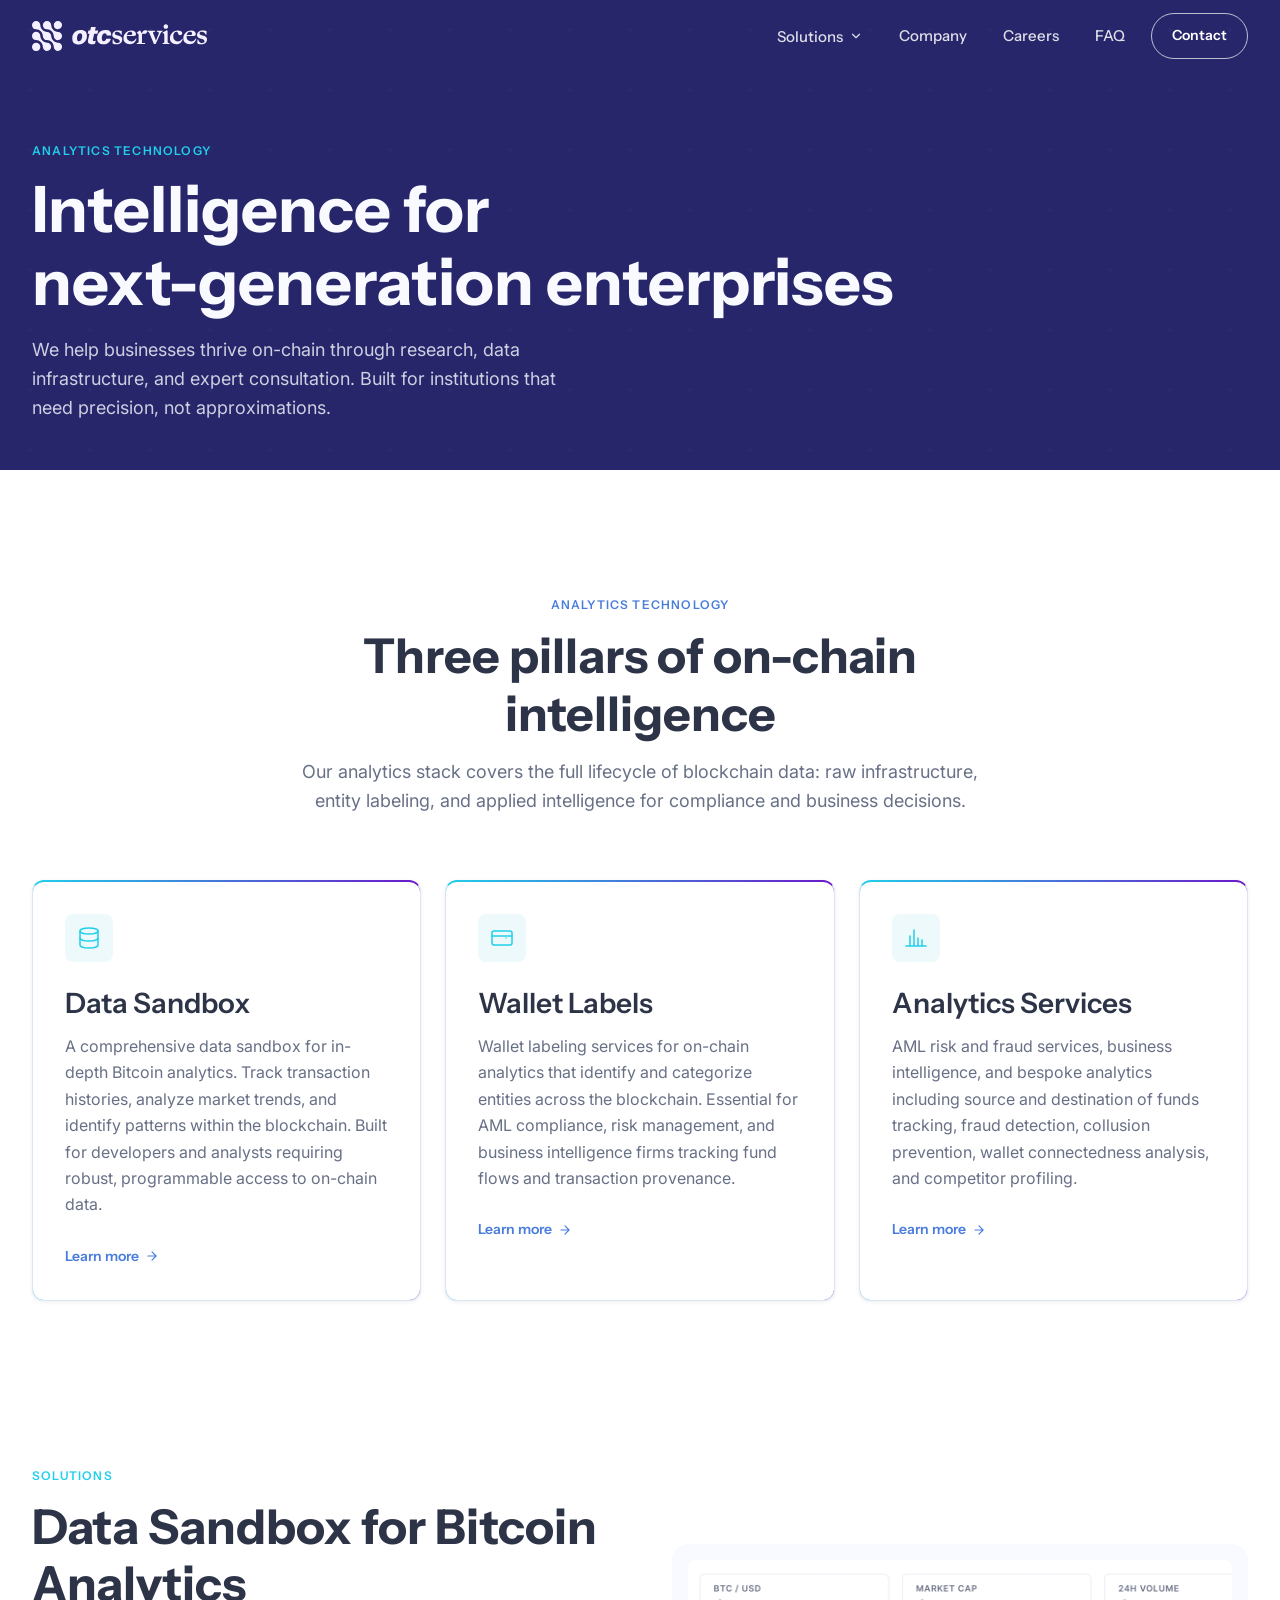
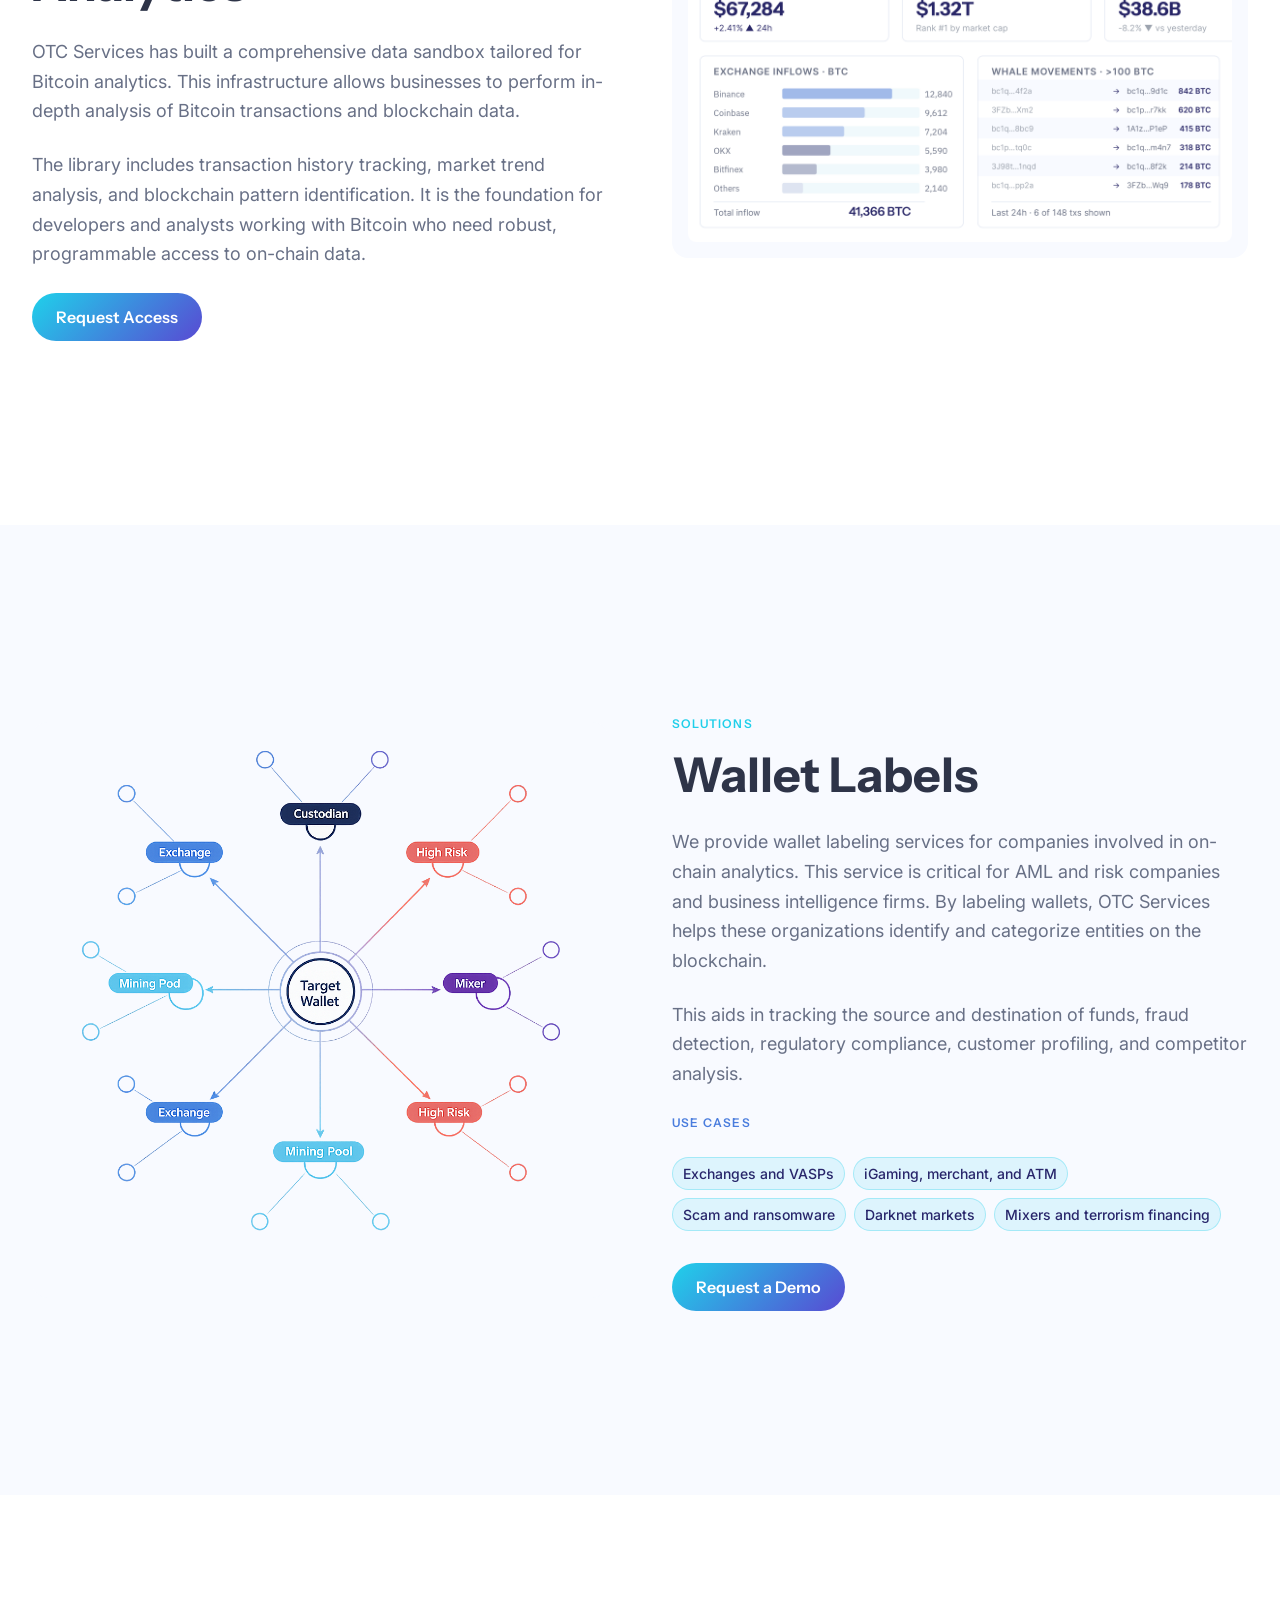
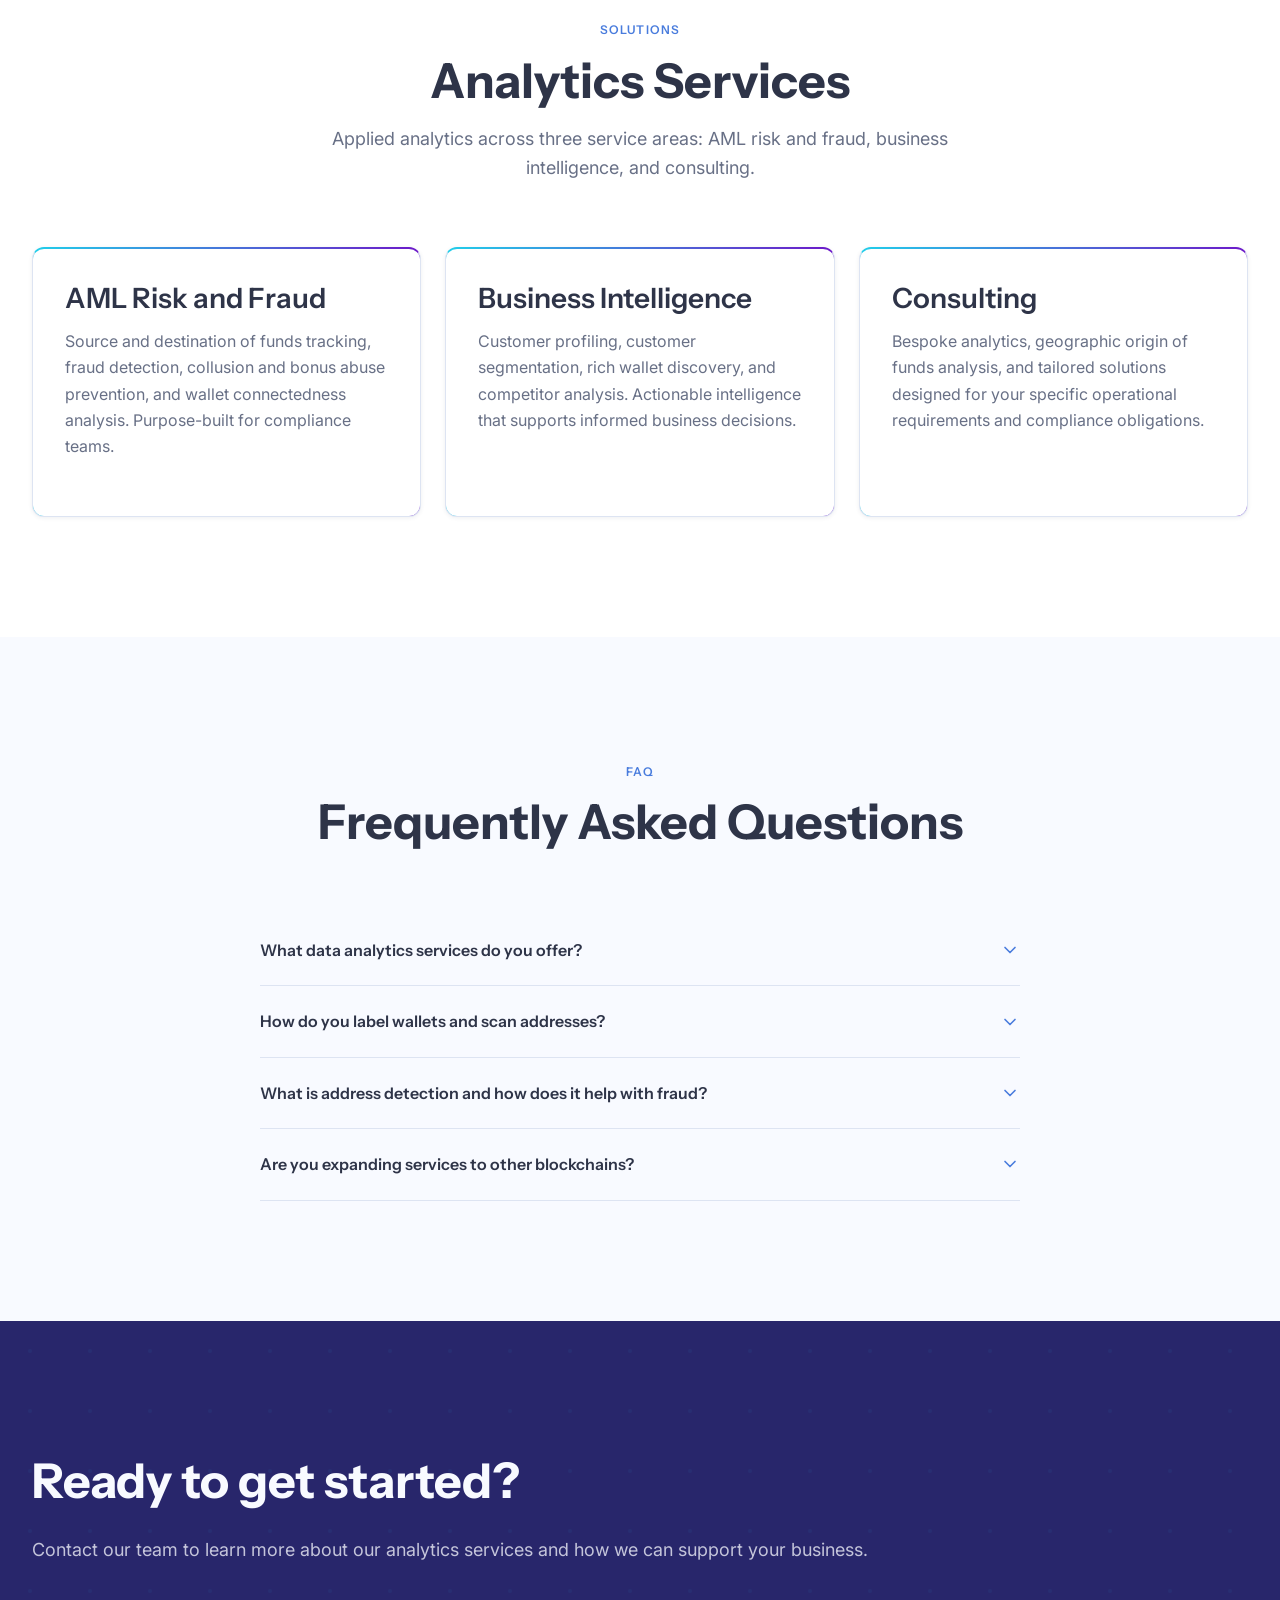
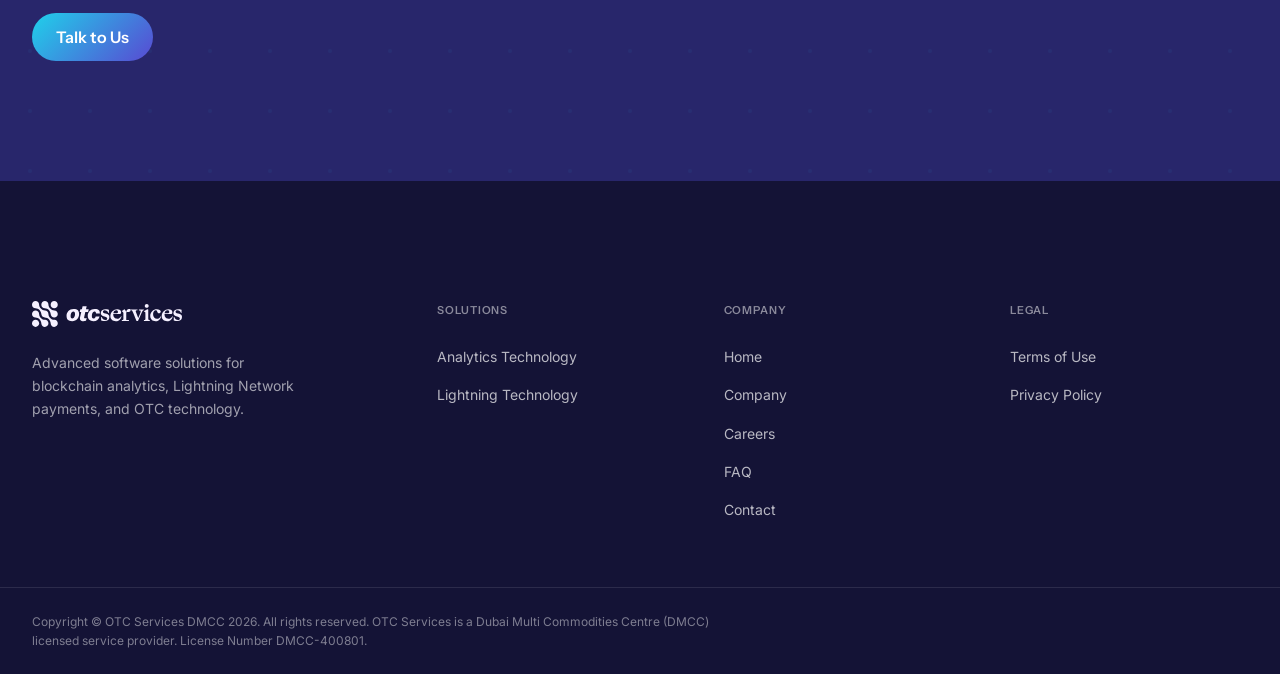
==== commit e23e01cf: "analytics and lightning page updates - Replace OTCS icon with OTC Icon Outline (exact file copy) - R" ====
--- a/analytics.html
+++ b/analytics.html
@@ -62,7 +62,7 @@
     </section>
 
     <!-- Service Overview -->
-    <section class="section section-white">
+    <section class="section section-white" style="padding-bottom: var(--space-8);">
       <div class="container">
         <div class="section-header">
           <span class="overline overline-navy">Analytics Technology</span>
@@ -85,7 +85,7 @@
 
           <div class="card card-gradient-top">
             <div class="card-icon">
-              <svg xmlns="http://www.w3.org/2000/svg" width="24" height="24" viewBox="0 0 24 24" fill="none" stroke="currentColor" stroke-width="1.5" stroke-linecap="round" stroke-linejoin="round" aria-hidden="true"><path d="M20 21v-2a4 4 0 0 0-4-4H8a4 4 0 0 0-4 4v2"/><circle cx="12" cy="7" r="4"/><path d="M22 8l-2-2 2-2"/></svg>
+              <svg xmlns="http://www.w3.org/2000/svg" width="24" height="24" viewBox="0 0 24 24" fill="none" stroke="currentColor" stroke-width="1.5" stroke-linecap="round" stroke-linejoin="round" aria-hidden="true"><rect x="2" y="5" width="20" height="14" rx="2"/><path d="M16 12h.01"/><path d="M2 10h20"/></svg>
             </div>
             <h3>Wallet Labels</h3>
             <p>Wallet labeling services for on-chain analytics that identify and categorize entities across the blockchain. Essential for AML compliance, risk management, and business intelligence firms tracking fund flows and transaction provenance.</p>
@@ -110,35 +110,8 @@
       </div>
     </section>
 
-    <!-- Stats -->
-    <section class="stats-bar">
-      <div class="container">
-        <div class="stats-grid">
-          <div class="stat-item">
-            <div class="stat-number">10+</div>
-            <div class="stat-label">Years of industry experience</div>
-          </div>
-          <div class="stat-item">
-            <!-- PLACEHOLDER: Replace with real stat -->
-            <div class="stat-number">100+</div>
-            <div class="stat-label">Network partners</div>
-          </div>
-          <div class="stat-item">
-            <!-- PLACEHOLDER: Replace with real stat -->
-            <div class="stat-number">500M+</div>
-            <div class="stat-label">Transactions analyzed</div>
-          </div>
-          <div class="stat-item">
-            <!-- PLACEHOLDER: Replace with real stat -->
-            <div class="stat-number">99%+</div>
-            <div class="stat-label">Label coverage on major entities</div>
-          </div>
-        </div>
-      </div>
-    </section>
-
     <!-- Data Sandbox Detail -->
-    <section class="section section-white" id="data-sandbox">
+    <section class="section section-white" id="data-sandbox" style="padding-top: var(--space-8);">
       <div class="container">
         <div class="service-detail">
           <div class="service-detail-text">
@@ -149,10 +122,8 @@
             <a href="contact.html" class="btn btn-primary">Request Access</a>
           </div>
           <div class="service-detail-visual">
-            <!-- PLACEHOLDER: Replace with actual product screenshot or UI mockup -->
-            <div class="img-placeholder" style="min-height: 320px;">
-              <svg xmlns="http://www.w3.org/2000/svg" viewBox="0 0 24 24" fill="none" stroke="currentColor" stroke-width="1.5"><ellipse cx="12" cy="5" rx="9" ry="3"/><path d="M3 5v14c0 1.66 4.03 3 9 3s9-1.34 9-3V5"/><path d="M3 12c0 1.66 4.03 3 9 3s9-1.34 9-3"/></svg>
-              <span>PLACEHOLDER — Data sandbox screenshot or diagram</span>
+            <div style="background: var(--color-bg); border-radius: 16px; padding: 16px;">
+              <img src="assets/data-sandbox.png" alt="Data sandbox analytics dashboard" style="width: 100%; border-radius: 8px; display: block;">
             </div>
           </div>
         </div>
@@ -168,6 +139,7 @@
             <h2>Wallet Labels</h2>
             <p>We provide wallet labeling services for companies involved in on-chain analytics. This service is critical for AML and risk companies and business intelligence firms. By labeling wallets, OTC Services helps these organizations identify and categorize entities on the blockchain.</p>
             <p>This aids in tracking the source and destination of funds, fraud detection, regulatory compliance, customer profiling, and competitor analysis.</p>
+            <span class="overline overline-navy" style="display:block; margin-bottom: var(--space-3);">Use Cases</span>
             <div class="use-cases">
               <span class="badge badge-cyan">Exchanges and VASPs</span>
               <span class="badge badge-cyan">iGaming, merchant, and ATM</span>
@@ -180,10 +152,8 @@
             </div>
           </div>
           <div class="service-detail-visual">
-            <!-- PLACEHOLDER: Replace with wallet labeling UI or visualization -->
-            <div class="img-placeholder" style="min-height: 320px;">
-              <svg xmlns="http://www.w3.org/2000/svg" viewBox="0 0 24 24" fill="none" stroke="currentColor" stroke-width="1.5"><circle cx="12" cy="12" r="10"/><path d="M12 2a15.3 15.3 0 0 1 4 10 15.3 15.3 0 0 1-4 10 15.3 15.3 0 0 1-4-10 15.3 15.3 0 0 1 4-10z"/><line x1="2" y1="12" x2="22" y2="12"/></svg>
-              <span>PLACEHOLDER — Wallet labeling visualization or network graph</span>
+            <div style="background: var(--color-bg); border-radius: 16px; padding: 16px;">
+              <img src="assets/wallet-label.png" alt="Wallet labeling network graph" style="width: 100%; border-radius: 8px; display: block;">
             </div>
           </div>
         </div>
@@ -200,15 +170,15 @@
         </div>
 
         <div class="cards-grid cards-3">
-          <div class="card">
+          <div class="card card-gradient-top">
             <h3>AML Risk and Fraud</h3>
             <p>Source and destination of funds tracking, fraud detection, collusion and bonus abuse prevention, and wallet connectedness analysis. Purpose-built for compliance teams.</p>
           </div>
-          <div class="card">
+          <div class="card card-gradient-top">
             <h3>Business Intelligence</h3>
             <p>Customer profiling, customer segmentation, rich wallet discovery, and competitor analysis. Actionable intelligence that supports informed business decisions.</p>
           </div>
-          <div class="card">
+          <div class="card card-gradient-top">
             <h3>Consulting</h3>
             <p>Bespoke analytics, geographic origin of funds analysis, and tailored solutions designed for your specific operational requirements and compliance obligations.</p>
           </div>
--- a/css/main.css
+++ b/css/main.css
@@ -943,8 +943,8 @@
 }
 
 .team-avatar {
-  width: 88px;
-  height: 88px;
+  width: 120px;
+  height: 120px;
   border-radius: 50%;
   background: var(--color-border);
   border: 2px solid var(--color-border);
@@ -957,9 +957,20 @@
   font-weight: 600;
   color: var(--color-navy);
   transition: border-color 0.2s, background 0.2s;
+  position: relative;
+  overflow: hidden;
 }
 
 .team-avatar::before { content: attr(data-initials); }
+.team-avatar img {
+  position: absolute;
+  inset: 0;
+  width: 100%;
+  height: 100%;
+  object-fit: cover;
+  object-position: center top;
+}
+.team-avatar:has(img)::before { display: none; }
 
 .team-linkedin {
   display: flex;
